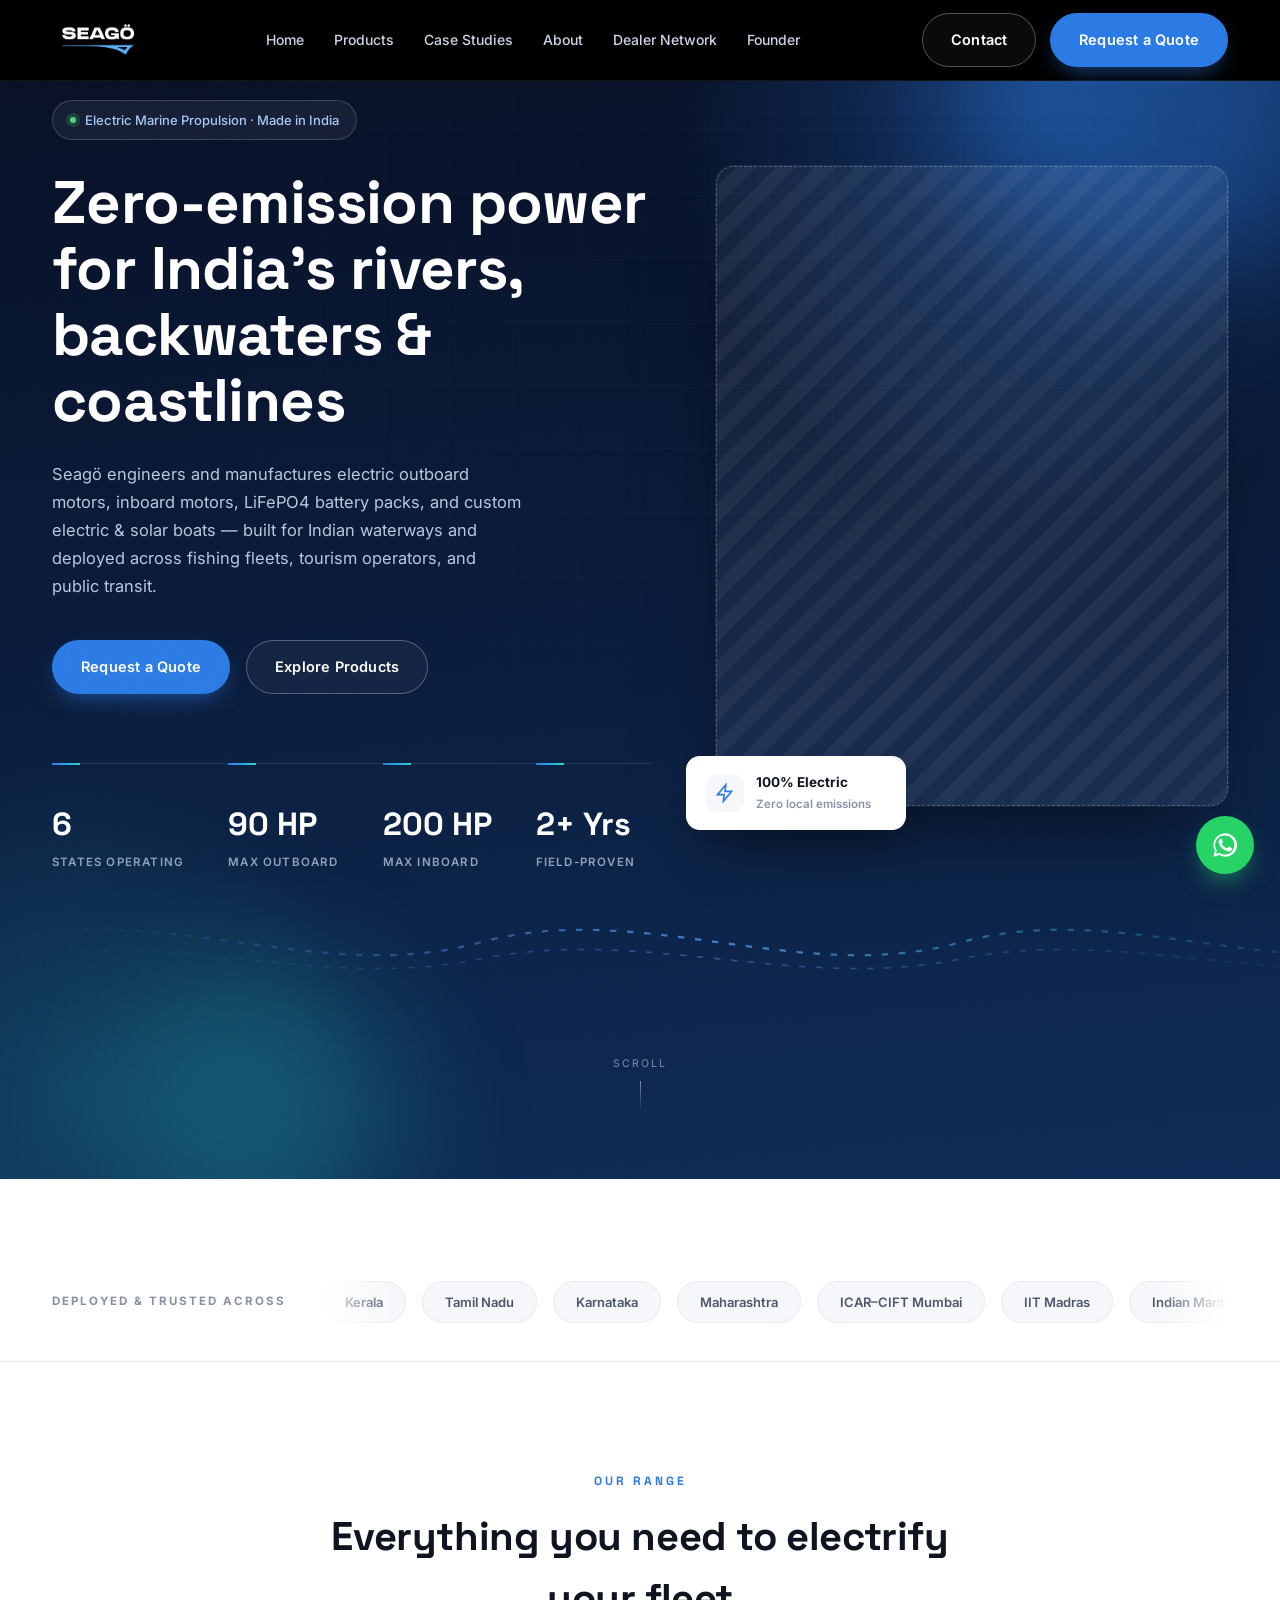
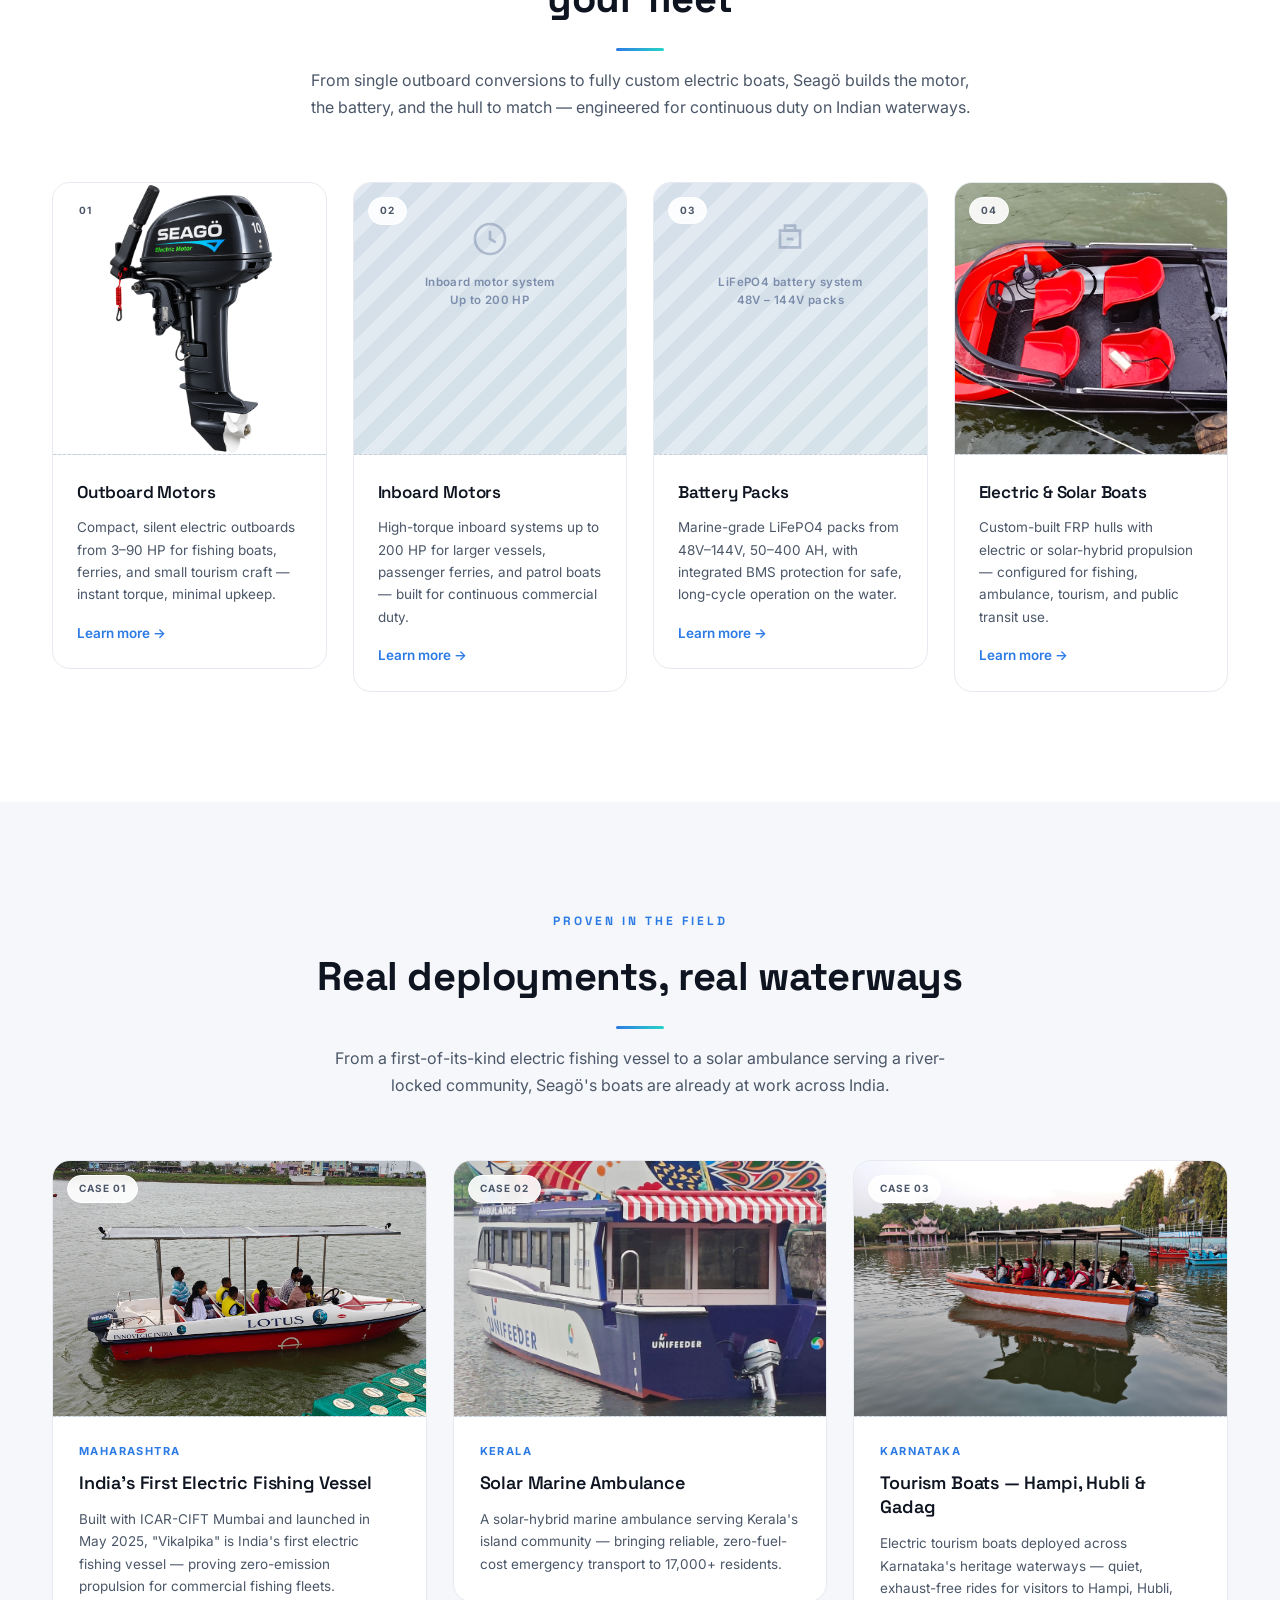
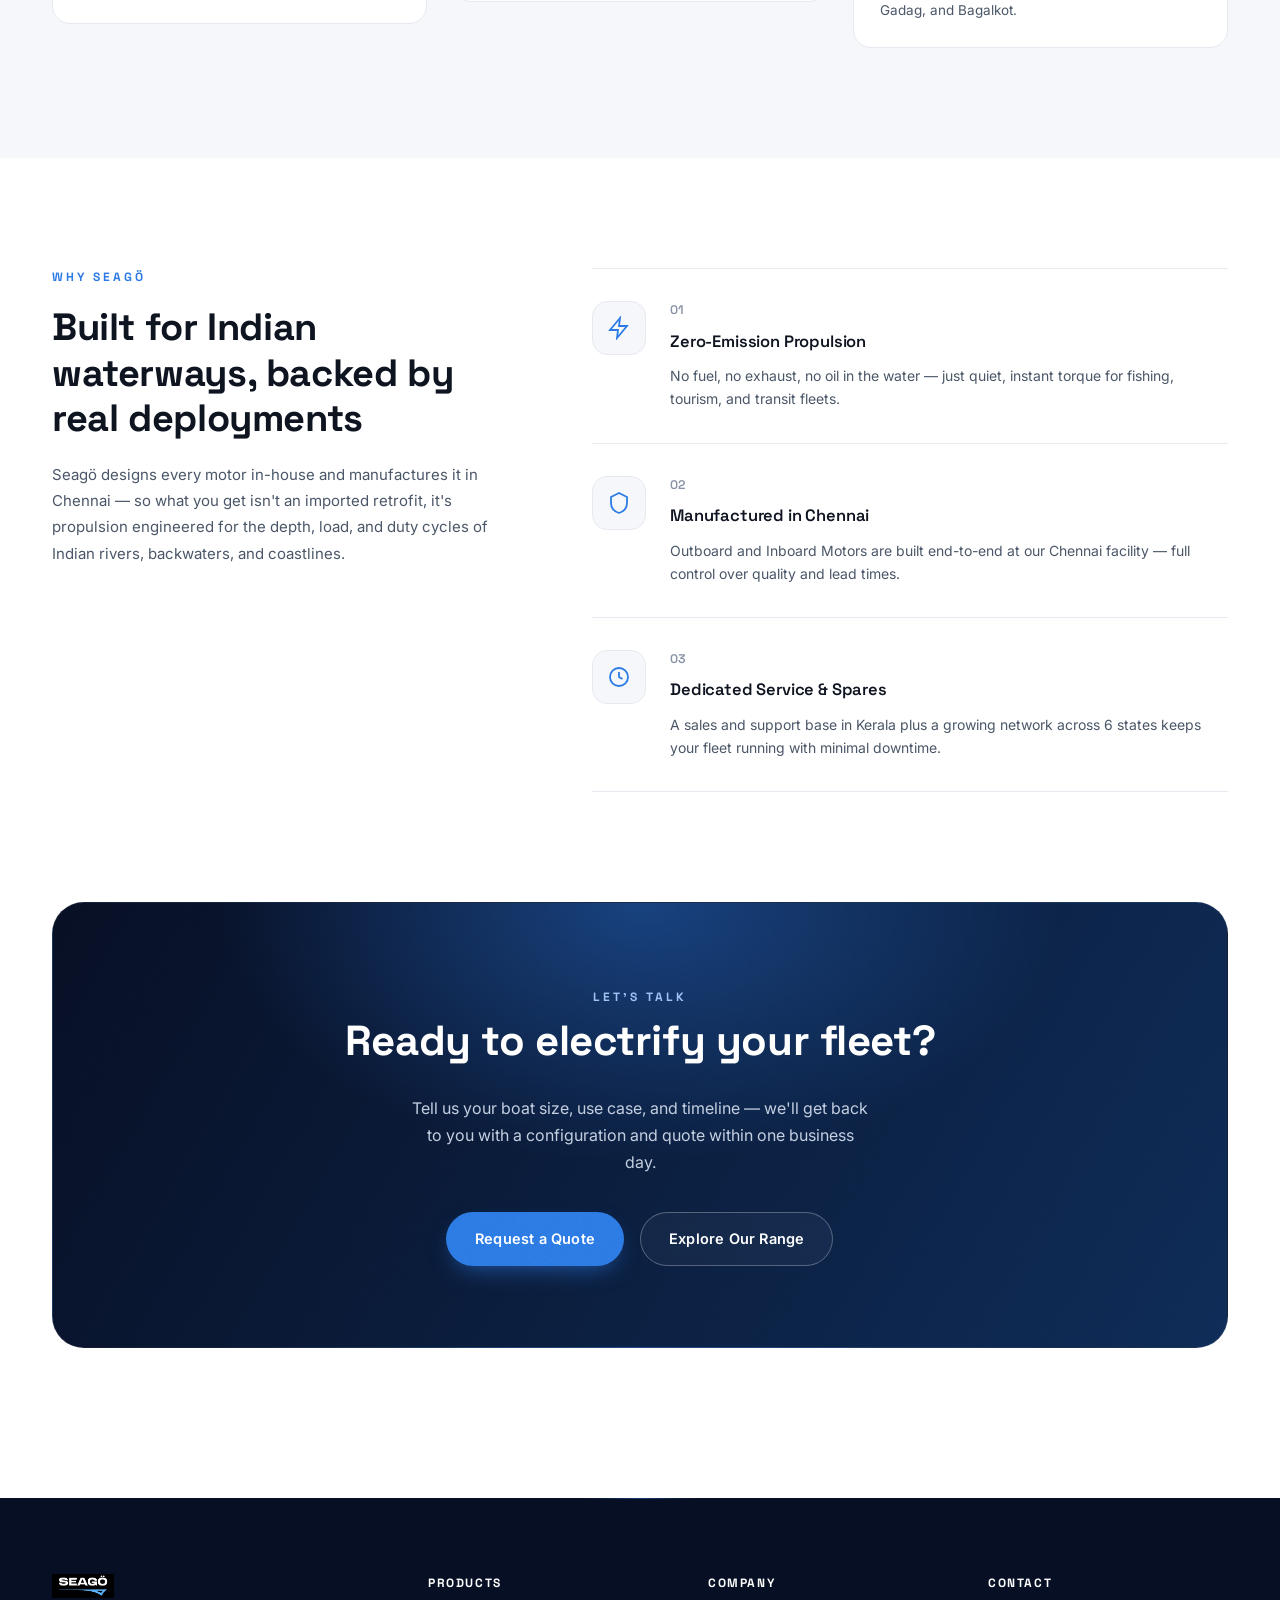
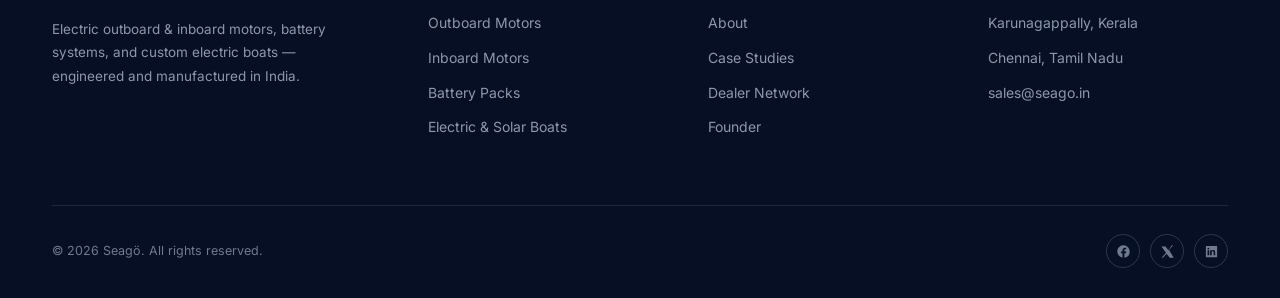
==== index.html @ ded09801 "Initial website implementation" ====
<!DOCTYPE html>
<html lang="en">
<head>
<script>document.documentElement.classList.add('js-ready');</script>
<meta charset="UTF-8">
<meta name="viewport" content="width=device-width, initial-scale=1.0">
<title>Seagö — Electric Outboard &amp; Inboard Motors, Battery Packs &amp; Electric Boats</title>
<meta name="description" content="Seagö designs and manufactures electric outboard motors (3–90 HP), inboard motors (up to 200 HP), LiFePO4 battery packs, and custom electric &amp; solar boats — engineered and manufactured in India, deployed across 6 states.">
<link rel="icon" type="image/svg+xml" href="assets/favicon.svg">
<link rel="preconnect" href="https://fonts.googleapis.com">
<link rel="preconnect" href="https://fonts.gstatic.com" crossorigin>
<link href="https://fonts.googleapis.com/css2?family=Space+Grotesk:wght@500;600;700&family=Inter:wght@400;500;600;700;800&display=swap" rel="stylesheet">
<link rel="stylesheet" href="css/style.css">
<script src="js/main.js" defer></script>
</head>
<body>

<div class="progress" id="progressBar"></div>

<!-- ================= NAV ================= -->
<header class="nav">
  <div class="wrap nav-row">
    <a class="nav-logo" href="#top"><img src="assets/seago-logo.png" alt="Seagö"></a>
    <nav class="nav-links">
      <a href="index.html">Home</a>
      <a href="products.html">Products</a>
      <a href="case-studies.html">Case Studies</a>
      <a href="about.html">About</a>
      <a href="dealer-network.html">Dealer Network</a>
      <a href="founder.html">Founder</a>
    </nav>
    <div class="nav-cta">
      <a class="btn btn-ghost magnetic" href="contact.html">Contact</a>
      <a class="btn btn-primary magnetic" href="contact.html">Request a Quote</a>
      <button class="burger" id="burger" aria-label="Menu"><span></span><span></span><span></span></button>
    </div>
  </div>
</header>

<div class="mobile-menu" id="mobileMenu">
  <a href="index.html">Home</a>
  <a href="products.html">Products</a>
  <a href="case-studies.html">Case Studies</a>
  <a href="about.html">About</a>
  <a href="dealer-network.html">Dealer Network</a>
  <a href="founder.html">Founder</a>
  <a href="contact.html">Contact</a>
  <a class="btn btn-primary" href="contact.html">Request a Quote</a>
</div>

<!-- ================= HERO ================= -->
<section class="hero" id="top">
  <div class="grid-overlay"></div>
  <div class="blob blob-1" data-depth="18"></div>
  <div class="blob blob-2" data-depth="-12"></div>
  <div class="cursor-glow"></div>

  <div class="wrap hero-grid">
    <div class="hero-copy">
      <div class="hero-badge"><span class="dot"></span> Electric Marine Propulsion · Made in India</div>
      <h1 class="hero-title">Zero-emission power for India's rivers, backwaters &amp; coastlines</h1>
      <div class="hero-sub">
        <p>Seagö engineers and manufactures electric outboard motors, inboard motors, LiFePO4 battery packs, and custom electric &amp; solar boats — built for Indian waterways and deployed across fishing fleets, tourism operators, and public transit.</p>
      </div>
      <div class="hero-actions">
        <a class="btn btn-primary magnetic" href="contact.html">Request a Quote</a>
        <a class="btn btn-ghost magnetic" href="products.html">Explore Products</a>
      </div>
      <div class="hero-stats">
        <div class="hero-stat"><b data-count="6" data-suffix="">0</b><span>States Operating</span></div>
        <div class="hero-stat"><b data-count="90" data-suffix=" HP">0</b><span>Max Outboard</span></div>
        <div class="hero-stat"><b data-count="200" data-suffix=" HP">0</b><span>Max Inboard</span></div>
        <div class="hero-stat"><b data-count="2" data-suffix="+ Yrs">0</b><span>Field-Proven</span></div>
      </div>
    </div>
    <div class="hero-visual" data-depth="-8">
      <div class="ph photo-frame">
        <video autoplay muted loop playsinline preload="auto" aria-label="Seagö electric outboard motor in operation">
          <source src="assets/photos/ai-artwork-videoacc3e3fb-0a4f-467d-bd82-8fc7c55db4ec.mp4" type="video/mp4">
        </video>
        
      </div>
      <div class="float-card">
        <div class="ic"><svg viewBox="0 0 24 24" fill="none" stroke="currentColor" stroke-width="2"><path d="M13 2L3 14h8l-1 8 10-12h-8l1-8z"/></svg></div>
        <div>
          <span class="ft-title">100% Electric</span>
          <span class="ft-sub">Zero local emissions</span>
        </div>
      </div>
    </div>
  </div>

  <div class="wave-wrap">
    <svg viewBox="0 0 1200 100" preserveAspectRatio="none">
      <defs>
        <linearGradient id="waveGrad" x1="0" y1="0" x2="1" y2="0">
          <stop offset="0%" stop-color="#2C7BE5" stop-opacity="0"/>
          <stop offset="50%" stop-color="#5FA6FF" stop-opacity="1"/>
          <stop offset="100%" stop-color="#28D4C8" stop-opacity="0"/>
        </linearGradient>
      </defs>
      <path class="wave-path" d="M0,55 C150,15 300,95 450,55 C600,15 750,95 900,55 C1050,15 1200,95 1350,55"/>
      <path class="wave-path p2" d="M0,70 C150,40 300,100 450,70 C600,40 750,100 900,70 C1050,40 1200,100 1350,70"/>
    </svg>
  </div>
  <div class="scroll-cue"><span>Scroll</span><span class="line"></span></div>
</section>

<div class="angle-div">
  <svg viewBox="0 0 1200 64" preserveAspectRatio="none"><polygon points="0,64 1200,0 1200,64" fill="#ffffff"/></svg>
</div>

<!-- ================= TRUST MARQUEE ================= -->
<section class="trust">
  <div class="wrap trust-row">
    <span class="trust-label">Deployed &amp; Trusted Across</span>
    <div class="marquee">
      <div class="marquee-track trust-logos">
        <div class="trust-chip">Kerala</div>
        <div class="trust-chip">Tamil Nadu</div>
        <div class="trust-chip">Karnataka</div>
        <div class="trust-chip">Maharashtra</div>
        <div class="trust-chip">ICAR&#8211;CIFT Mumbai</div>
        <div class="trust-chip">IIT Madras</div>
        <div class="trust-chip">Indian Maritime University</div>
        <div class="trust-chip">Kerala</div>
        <div class="trust-chip">Tamil Nadu</div>
        <div class="trust-chip">Karnataka</div>
        <div class="trust-chip">Maharashtra</div>
        <div class="trust-chip">ICAR&#8211;CIFT Mumbai</div>
        <div class="trust-chip">IIT Madras</div>
        <div class="trust-chip">Indian Maritime University</div>
      </div>
    </div>
  </div>
</section>

<!-- ================= PRODUCT RANGE ================= -->
<section class="section" id="products">
  <div class="wrap">
    <div class="section-head reveal">
      <span class="eyebrow">Our Range</span>
      <h2>Everything you need to electrify your fleet</h2>
      <p>From single outboard conversions to fully custom electric boats, Seagö builds the motor, the battery, and the hull to match — engineered for continuous duty on Indian waterways.</p>
    </div>
    <div class="grid-4" data-stagger>
      <div class="tilt reveal">
        <div class="card">
          <div class="ph photo-frame"><img class="outboard-image" src="assets/photos/Outboard%20Motors.png" alt="Seagö electric outboard motors"><span class="ph__chip">01</span></div>
          <div class="card-body">
            <h3>Outboard Motors</h3>
            <p>Compact, silent electric outboards from 3–90 HP for fishing boats, ferries, and small tourism craft — instant torque, minimal upkeep.</p>
            <a class="card-link" href="products.html">Learn more →</a>
          </div>
        </div>
      </div>
      <div class="tilt reveal">
        <div class="card">
          <div class="ph"><span class="ph__chip">02</span><div class="ph__inner"><svg viewBox="0 0 24 24" fill="none" stroke="currentColor" stroke-width="1.6"><circle cx="12" cy="12" r="9"/><path d="M12 7v5l3.5 2"/></svg><span>Inboard motor system<br>Up to 200 HP</span></div></div>
          <div class="card-body">
            <h3>Inboard Motors</h3>
            <p>High-torque inboard systems up to 200 HP for larger vessels, passenger ferries, and patrol boats — built for continuous commercial duty.</p>
            <a class="card-link" href="products.html">Learn more →</a>
          </div>
        </div>
      </div>
      <div class="tilt reveal">
        <div class="card">
          <div class="ph"><span class="ph__chip">03</span><div class="ph__inner"><svg viewBox="0 0 24 24" fill="none" stroke="currentColor" stroke-width="1.6"><path d="M6 7h12v10H6z"/><path d="M9 4h6v3H9z"/><path d="M10 12h4"/></svg><span>LiFePO4 battery system<br>48V – 144V packs</span></div></div>
          <div class="card-body">
            <h3>Battery Packs</h3>
            <p>Marine-grade LiFePO4 packs from 48V–144V, 50–400 AH, with integrated BMS protection for safe, long-cycle operation on the water.</p>
            <a class="card-link" href="products.html">Learn more →</a>
          </div>
        </div>
      </div>
      <div class="tilt reveal">
        <div class="card">
          <div class="ph photo-frame"><img src="assets/photos/seago-electric-boat.jpg" alt="Seagö electric boat on the water"><span class="ph__chip">04</span></div>
          <div class="card-body">
            <h3>Electric &amp; Solar Boats</h3>
            <p>Custom-built FRP hulls with electric or solar-hybrid propulsion — configured for fishing, ambulance, tourism, and public transit use.</p>
            <a class="card-link" href="products.html">Learn more →</a>
          </div>
        </div>
      </div>
    </div>
  </div>
</section>

<!-- ================= CASE STUDIES ================= -->
<section class="section soft" id="case-studies">
  <div class="wrap">
    <div class="section-head reveal">
      <span class="eyebrow">Proven in the Field</span>
      <h2>Real deployments, real waterways</h2>
      <p>From a first-of-its-kind electric fishing vessel to a solar ambulance serving a river-locked community, Seagö's boats are already at work across India.</p>
    </div>
    <div class="grid-3" data-stagger>
      <div class="tilt reveal">
        <div class="case-card">
          <div class="ph photo-frame"><img src="assets/photos/case-deployment-boat.jpg" alt="Seagö Vikalpika electric fishing vessel"><span class="ph__chip">Case 01</span></div>
          <div class="case-body">
            <span class="case-tag">Maharashtra</span>
            <h3>India's First Electric Fishing Vessel</h3>
            <p>Built with ICAR-CIFT Mumbai and launched in May 2025, "Vikalpika" is India's first electric fishing vessel — proving zero-emission propulsion for commercial fishing fleets.</p>
          </div>
        </div>
      </div>
      <div class="tilt reveal">
        <div class="case-card">
          <div class="ph photo-frame"><img src="assets/photos/kadamakkudy-ambulance.jpg" alt="Kadamakkudy solar marine ambulance"><span class="ph__chip">Case 02</span></div>
          <div class="case-body">
            <span class="case-tag">Kerala</span>
            <h3>Solar Marine Ambulance</h3>
            <p>A solar-hybrid marine ambulance serving Kerala's island community — bringing reliable, zero-fuel-cost emergency transport to 17,000+ residents.</p>
          </div>
        </div>
      </div>
      <div class="tilt reveal">
        <div class="case-card">
          <div class="ph photo-frame"><img src="assets/photos/seago-tourism-boat.jpg" alt="Seagö electric tourism boat in service"><span class="ph__chip">Case 03</span></div>
          <div class="case-body">
            <span class="case-tag">Karnataka</span>
            <h3>Tourism Boats — Hampi, Hubli &amp; Gadag</h3>
            <p>Electric tourism boats deployed across Karnataka's heritage waterways — quiet, exhaust-free rides for visitors to Hampi, Hubli, Gadag, and Bagalkot.</p>
          </div>
        </div>
      </div>
    </div>
  </div>
</section>

<!-- ================= WHY SEAGO (editorial split) ================= -->
<section class="section" id="about">
  <div class="wrap why-grid">
    <div class="why-left reveal">
      <span class="eyebrow">Why Seagö</span>
      <h2 class="why-title">Built for Indian waterways, backed by real deployments</h2>
      <p>Seagö designs every motor in-house and manufactures it in Chennai — so what you get isn't an imported retrofit, it's propulsion engineered for the depth, load, and duty cycles of Indian rivers, backwaters, and coastlines.</p>
    </div>
    <div class="feat-list" data-stagger>
      <div class="feat-row reveal">
        <div class="ic"><svg viewBox="0 0 24 24" fill="none" stroke="currentColor" stroke-width="1.8"><path d="M13 2L3 14h8l-1 8 10-12h-8l1-8z"/></svg></div>
        <div class="ft-body">
          <span class="idx">01</span>
          <h4>Zero-Emission Propulsion</h4>
          <p>No fuel, no exhaust, no oil in the water — just quiet, instant torque for fishing, tourism, and transit fleets.</p>
        </div>
      </div>
      <div class="feat-row reveal">
        <div class="ic"><svg viewBox="0 0 24 24" fill="none" stroke="currentColor" stroke-width="1.8"><path d="M12 2l8 4v6c0 5-3.4 8.5-8 10-4.6-1.5-8-5-8-10V6l8-4z"/></svg></div>
        <div class="ft-body">
          <span class="idx">02</span>
          <h4>Manufactured in Chennai</h4>
          <p>Outboard and Inboard Motors are built end-to-end at our Chennai facility — full control over quality and lead times.</p>
        </div>
      </div>
      <div class="feat-row reveal">
        <div class="ic"><svg viewBox="0 0 24 24" fill="none" stroke="currentColor" stroke-width="1.8"><circle cx="12" cy="12" r="9"/><path d="M12 7v5l3.5 2"/></svg></div>
        <div class="ft-body">
          <span class="idx">03</span>
          <h4>Dedicated Service &amp; Spares</h4>
          <p>A sales and support base in Kerala plus a growing network across 6 states keeps your fleet running with minimal downtime.</p>
        </div>
      </div>
    </div>
  </div>
</section>

<!-- ================= CTA ================= -->
<section class="section" style="padding-top:0;">
  <div class="wrap">
    <div class="cta reveal">
      <div class="cta-inner">
        <span class="eyebrow" style="color:#9FC1F5;">Let's Talk</span>
        <h2 class="cta-title">Ready to electrify your fleet?</h2>
        <p class="cta-text">Tell us your boat size, use case, and timeline — we'll get back to you with a configuration and quote within one business day.</p>
        <div class="cta-actions">
          <a class="btn btn-primary magnetic" href="contact.html">Request a Quote</a>
          <a class="btn btn-ghost magnetic" href="products.html">Explore Our Range</a>
        </div>
      </div>
    </div>
  </div>
</section>

<!-- ================= FOOTER ================= -->
<footer>
  <div class="wrap">
    <div class="footer-grid">
      <div>
        <div class="footer-logo"><img src="assets/seago-logo.png" alt="Seagö"></div>
        <p>Electric outboard &amp; inboard motors, battery systems, and custom electric boats — engineered and manufactured in India.</p>
      </div>
      <div class="footer-col">
        <h5>Products</h5>
        <a href="products.html">Outboard Motors</a>
        <a href="products.html">Inboard Motors</a>
        <a href="products.html">Battery Packs</a>
        <a href="products.html">Electric &amp; Solar Boats</a>
      </div>
      <div class="footer-col">
        <h5>Company</h5>
        <a href="about.html">About</a>
        <a href="case-studies.html">Case Studies</a>
        <a href="dealer-network.html">Dealer Network</a>
        <a href="founder.html">Founder</a>
      </div>
      <div class="footer-col">
        <h5>Contact</h5>
        <a href="contact.html">Karunagappally, Kerala</a>
        <a href="contact.html">Chennai, Tamil Nadu</a>
        <a href="mailto:sales@seago.in">sales@seago.in</a>
      </div>
    </div>
    <div class="footer-bottom">
      <span>© 2026 Seagö. All rights reserved.</span>
      <div class="footer-social">
        <a href="#"><svg viewBox="0 0 24 24" fill="currentColor"><path d="M22 12a10 10 0 1 0-11.6 9.9v-7H7.9V12h2.5V9.8c0-2.5 1.5-3.9 3.8-3.9 1.1 0 2.2.2 2.2.2v2.4h-1.3c-1.2 0-1.6.8-1.6 1.6V12h2.8l-.4 2.9h-2.4v7A10 10 0 0 0 22 12z"/></svg></a>
        <a href="#"><svg viewBox="0 0 24 24" fill="currentColor"><path d="M18.9 2H21l-6.6 7.5L22 22h-6.5l-5-6.6L4.7 22H2.6l7-8-7.3-9.9h6.6l4.5 6z"/></svg></a>
        <a href="#"><svg viewBox="0 0 24 24" fill="currentColor"><path d="M20.4 3H3.6A.6.6 0 0 0 3 3.6v16.8a.6.6 0 0 0 .6.6h16.8a.6.6 0 0 0 .6-.6V3.6a.6.6 0 0 0-.6-.6zM8.3 18.1H5.7V9.9h2.6v8.2zM7 8.8a1.5 1.5 0 1 1 0-3 1.5 1.5 0 0 1 0 3zm11.1 9.3h-2.6v-4.3c0-1 0-2.4-1.5-2.4s-1.7 1.1-1.7 2.3v4.4H9.7V9.9h2.5v1.1a2.7 2.7 0 0 1 2.5-1.4c2.6 0 3.1 1.7 3.1 4v4.5z"/></svg></a>
      </div>
    </div>
  </div>
</footer>

<!-- ================= WHATSAPP FLOAT ================= -->
<a class="wa-float" href="https://wa.me/918606366633?text=Hi%20Seag%C3%B6%2C%20I%27d%20like%20to%20know%20more%20about%20your%20electric%20marine%20products." target="_blank" rel="noopener" aria-label="Chat on WhatsApp">
  <span class="wa-tip">Chat with us</span>
  <svg viewBox="0 0 24 24"><path d="M17.5 14.4c-.3-.1-1.7-.9-2-1-.3-.1-.5-.1-.6.1-.2.3-.7 1-.9 1.2-.2.2-.3.2-.6.1-.3-.1-1.3-.5-2.4-1.5-.9-.8-1.5-1.8-1.7-2.1-.2-.3 0-.5.1-.6.1-.1.3-.3.4-.5.1-.1.2-.3.3-.4.1-.2 0-.4 0-.5 0-.1-.6-1.5-.8-2-.2-.5-.4-.5-.6-.5h-.5c-.2 0-.5.1-.7.3-.3.3-1 1-1 2.4s1 2.8 1.1 3c.1.2 2 3.1 4.9 4.3.7.3 1.2.5 1.7.6.7.2 1.3.2 1.8.1.5-.1 1.7-.7 2-1.4.2-.6.2-1.2.2-1.3-.1-.1-.3-.2-.6-.3z"/><path d="M12 2a10 10 0 0 0-8.6 15L2 22l5.2-1.4A10 10 0 1 0 12 2zm0 18.2c-1.6 0-3.1-.4-4.4-1.2l-.3-.2-3.1.8.8-3-.2-.3A8.2 8.2 0 1 1 12 20.2z"/></svg>
</a>

</body>
</html>
---- css/style.css ----
/* =====================================================================
   Seagö — Homepage v1
   Design tokens
   ===================================================================== */
:root{
  --navy:#070F24;
  --navy-2:#0B1D3D;
  --navy-3:#0E2C57;
  --blue:#2C7BE5;
  --blue-2:#5FA6FF;
  --cyan:#28D4C8;
  --ink:#0E1420;
  --slate:#4B5768;
  --muted:#8892A4;
  --line:#E6E9EF;
  --bg-soft:#F5F7FA;
  --ph-a:#E9EDF2;
  --ph-b:#DCE3EA;
  --radius:18px;
  --maxw:1240px;
}
*{box-sizing:border-box; margin:0; padding:0;}
html{scroll-behavior:smooth;}
body{
  font-family:'Inter',-apple-system,BlinkMacSystemFont,'Segoe UI',sans-serif;
  color:var(--ink);
  background:#fff;
  -webkit-font-smoothing:antialiased;
  line-height:1.55;
  overflow-x:hidden;
}
h1,h2,h3,h4,.disp{ font-family:'Space Grotesk',sans-serif; letter-spacing:-0.01em; }
img{max-width:100%; display:block;}
a{text-decoration:none; color:inherit;}
.wrap{max-width:var(--maxw); margin:0 auto; padding:0 32px;}
.eyebrow{ font-size:12px; font-weight:700; letter-spacing:3px; text-transform:uppercase; font-family:'Space Grotesk',sans-serif;}

/* ---------- buttons ---------- */
.btn{
  display:inline-flex; align-items:center; gap:9px;
  padding:15px 28px; border-radius:999px; font-weight:600; font-size:14.5px;
  letter-spacing:.2px; border:1px solid transparent; cursor:pointer;
  transition:transform .35s cubic-bezier(.2,.8,.2,1), background .25s, border-color .25s, box-shadow .35s;
  white-space:nowrap; position:relative;
}
.btn-primary{ background:var(--blue); color:#fff; box-shadow:0 10px 24px -10px rgba(44,123,229,.7); }
.btn-primary:hover{ background:#1f68cc; box-shadow:0 16px 36px -6px rgba(44,123,229,.9); transform:translateY(-1px); }
.btn-ghost{ background:rgba(255,255,255,.04); color:#fff; border-color:rgba(255,255,255,.28); -webkit-backdrop-filter:blur(6px); backdrop-filter:blur(6px); }
.btn-ghost:hover{ border-color:#fff; background:rgba(255,255,255,.1); }
.btn-outline{ background:transparent; color:var(--navy); border-color:var(--line); }
.btn-outline:hover{ border-color:var(--navy); }
.magnetic{ will-change:transform; }

/* ---------- skeleton placeholders (empty headers / copy) ---------- */
.skel{
  display:block; border-radius:8px;
  background:linear-gradient(90deg, var(--ph-a) 25%, var(--ph-b) 42%, var(--ph-a) 58%);
  background-size:300% 100%;
  animation:shimmer 2.6s ease-in-out infinite;
}
.skel.light{ background:linear-gradient(90deg, rgba(255,255,255,.13) 25%, rgba(255,255,255,.28) 42%, rgba(255,255,255,.13) 58%); background-size:300% 100%; }
@keyframes shimmer{ 0%{background-position:200% 0;} 100%{background-position:-200% 0;} }

/* ---------- image placeholders ---------- */
.photo-frame{ display:block; border-style:solid; border-width:0; background:#0B1D3D; }
.photo-frame img, .photo-frame video{ width:100%; height:100%; object-fit:cover; object-position:center; }
.photo-frame img.outboard-image{ object-fit:contain; background:#fff; }
.case-gallery{ position:relative; }
.case-gallery img{ position:absolute; inset:0; opacity:0; transition:opacity .8s ease; }
.case-gallery img.is-active{ opacity:1; }
.ph{
  position:relative; border-radius:var(--radius); overflow:hidden;
  background:repeating-linear-gradient(135deg, var(--ph-a), var(--ph-a) 14px, var(--ph-b) 14px, var(--ph-b) 28px);
  border:1.5px dashed #C7CFDA;
  display:flex; align-items:center; justify-content:center;
  transition:border-color .3s;
}
.card:hover .ph, .case-card:hover .ph{ border-color:var(--blue-2); }
.ph__chip{
  position:absolute; top:14px; left:14px; background:rgba(255,255,255,.9); -webkit-backdrop-filter:blur(4px); backdrop-filter:blur(4px);
  border-radius:999px; padding:5px 11px; font-size:10px; font-weight:700; letter-spacing:1px; text-transform:uppercase;
  color:var(--slate); border:1px solid #fff;
}
.ph__inner{
  display:flex; flex-direction:column; align-items:center; gap:14px;
  text-align:center; padding:36px 22px; color:#7C8CAB;
  background:linear-gradient(145deg, rgba(44,123,229,.04), rgba(40,212,200,.04));
  width:100%; height:100%;
}
.ph__inner svg{ width:40px; height:40px; opacity:.5; }
.ph__inner span{ font-size:11.5px; font-weight:600; letter-spacing:.4px; line-height:1.6; max-width:230px; }

/* ---------- scroll progress ---------- */
.progress{ position:fixed; top:0; left:0; height:3px; width:0%; background:linear-gradient(90deg,var(--blue),var(--cyan)); z-index:80; transition:width .1s linear; }

/* ---------- cursor glow (desktop hero only) ---------- */
.cursor-glow{
  position:absolute; width:420px; height:420px; border-radius:50%; pointer-events:none;
  background:radial-gradient(circle, rgba(95,166,255,.16), transparent 70%);
  transform:translate(-50%,-50%); left:50%; top:40%; opacity:0; transition:opacity .4s; will-change:transform;
}
.hero:hover .cursor-glow{ opacity:1; }

/* ================= NAV ================= */
header.nav{
  position:fixed; top:0; left:0; width:100%; z-index:60;
  background:#000;
  border-bottom:1px solid rgba(255,255,255,.08); transition:box-shadow .3s;
}
.nav-row{ display:flex; align-items:center; justify-content:space-between; height:80px; }
.nav-logo img{ height:36px; width:auto; }
.nav-links{ display:flex; align-items:center; gap:30px; }
.nav-links a{ color:#CBD5E5; font-size:14px; font-weight:500; transition:color .2s; position:relative; }
.nav-links a::after{ content:''; position:absolute; left:0; bottom:-6px; width:0; height:1.5px; background:var(--blue-2); transition:width .25s; }
.nav-links a:hover{ color:#fff; }
.nav-links a:hover::after{ width:100%; }
.nav-cta{ display:flex; align-items:center; gap:14px; }
.burger{ display:none; width:42px; height:42px; border-radius:10px; border:1px solid rgba(255,255,255,.2); background:rgba(255,255,255,.04); align-items:center; justify-content:center; flex-direction:column; gap:4px; cursor:pointer; }
.burger span{ width:18px; height:1.6px; background:#fff; display:block; transition:transform .3s, opacity .3s; }
.burger.open span:nth-child(1){ transform:translateY(5.6px) rotate(45deg); }
.burger.open span:nth-child(2){ opacity:0; }
.burger.open span:nth-child(3){ transform:translateY(-5.6px) rotate(-45deg); }

.mobile-menu{
  position:fixed; inset:80px 0 0 0; background:rgba(7,15,36,.98); -webkit-backdrop-filter:blur(10px); backdrop-filter:blur(10px);
  z-index:55; display:flex; flex-direction:column; padding:36px 28px; gap:6px;
  transform:translateY(-12px); opacity:0; pointer-events:none; transition:opacity .28s, transform .28s;
  overflow-y:auto;
}
.mobile-menu.open{ opacity:1; transform:translateY(0); pointer-events:auto; }
.mobile-menu a{ color:#fff; font-size:21px; font-weight:600; padding:13px 4px; border-bottom:1px solid rgba(255,255,255,.08); font-family:'Space Grotesk',sans-serif; }
.mobile-menu .btn{ margin-top:22px; align-self:flex-start; }

/* ================= HERO ================= */
.hero{
  position:relative; overflow:hidden;
  padding:100px 0 70px;
  background:
    radial-gradient(48% 60% at 82% 8%, rgba(44,123,229,.34), transparent 62%),
    radial-gradient(38% 46% at 6% 92%, rgba(40,212,200,.16), transparent 60%),
    linear-gradient(175deg, var(--navy) 0%, var(--navy-2) 55%, var(--navy-3) 100%);
}
.hero::after{ content:''; position:absolute; inset:0; background-image:url('../assets/grain.png'); background-size:180px 180px; mix-blend-mode:overlay; opacity:.5; pointer-events:none; }
.blob{ position:absolute; border-radius:50%; filter:blur(60px); pointer-events:none; will-change:transform; }
.blob-1{ width:420px; height:420px; background:rgba(44,123,229,.35); top:-140px; right:-90px; }
.blob-2{ width:280px; height:280px; background:rgba(40,212,200,.22); bottom:-60px; left:10%; }
.grid-overlay{
  position:absolute; inset:0; pointer-events:none; opacity:.35;
  background-image:
    linear-gradient(rgba(255,255,255,.05) 1px, transparent 1px),
    linear-gradient(90deg, rgba(255,255,255,.05) 1px, transparent 1px);
  background-size:64px 64px;
  -webkit-mask-image:radial-gradient(70% 60% at 60% 20%, #000 30%, transparent 78%);
  mask-image:radial-gradient(70% 60% at 60% 20%, #000 30%, transparent 78%);
}
.hero-grid{
  position:relative; display:grid; grid-template-columns:1.08fr .92fr; gap:64px; align-items:center;
}
.hero-badge{
  display:inline-flex; align-items:center; gap:9px;
  background:rgba(255,255,255,.06); border:1px solid rgba(255,255,255,.16);
  padding:9px 17px; border-radius:999px; color:#A9C6F5; margin-bottom:30px; font-size:13px; font-weight:500;
}
.hero-badge .dot{ width:6px; height:6px; border-radius:50%; background:#4CD97B; box-shadow:0 0 0 4px rgba(76,217,123,.18); }
.hero-title{ font-family:'Space Grotesk',sans-serif; font-weight:700; font-size:clamp(38px,5.6vw,60px); line-height:1.1; color:#fff; letter-spacing:-0.01em; max-width:640px; }
.hero-sub{ margin-top:26px; margin-bottom:40px; max-width:470px; }
.hero-sub p{ color:#B9C6DE; font-size:16.5px; line-height:1.7; }
.hero-actions{ display:flex; gap:16px; flex-wrap:wrap; }
.hero-stats{ display:flex; gap:44px; margin-top:68px; flex-wrap:wrap; }
.hero-stat b{ display:block; font-size:32px; font-weight:700; color:#fff; font-family:'Space Grotesk',sans-serif; }
.hero-stat span{ display:block; font-size:11.5px; color:#8FA0BC; font-weight:600; letter-spacing:1.2px; text-transform:uppercase; margin-top:5px; }
/* ---------- coming soon (stub pages) ---------- */
.soon{ min-height:calc(100vh - 80px); display:flex; align-items:center; padding:80px 0; }
.soon-wrap{ position:relative; text-align:center; max-width:640px; margin:0 auto; }
.soon-icon{ width:60px; height:60px; border-radius:18px; background:rgba(255,255,255,.06); border:1px solid rgba(255,255,255,.16); display:flex; align-items:center; justify-content:center; margin:0 auto 30px; }
.soon-icon svg{ width:26px; height:26px; color:#5FA6FF; }
.soon-title{ font-family:'Space Grotesk',sans-serif; font-size:clamp(38px,6vw,60px); color:#fff; font-weight:700; margin:8px 0 20px; letter-spacing:-0.01em; }
.soon-text{ color:#AEBBD1; font-size:16px; line-height:1.75; max-width:480px; margin:0 auto 40px; }
.soon .hero-actions{ justify-content:center; }
.soon .hero-badge{ margin-bottom:26px; }

.hero-visual{ position:relative; }
.hero-visual .photo-frame{ height:100%; }
.hero-visual .ph{ aspect-ratio:4/5; background:repeating-linear-gradient(135deg, rgba(255,255,255,.05), rgba(255,255,255,.05) 14px, rgba(255,255,255,.09) 14px, rgba(255,255,255,.09) 28px); border-color:rgba(255,255,255,.22); box-shadow:0 40px 80px -30px rgba(0,0,0,.6); }
.hero-visual .ph__inner{ color:#C3CEE0; }
.hero-visual .float-card{
  position:absolute; left:-30px; bottom:-24px; background:#fff; border-radius:14px;
  padding:16px 20px; box-shadow:0 24px 46px -14px rgba(0,0,0,.4); display:flex; align-items:center; gap:12px;
  width:220px;
}
.hero-visual .float-card .ic{ width:38px; height:38px; border-radius:10px; background:var(--bg-soft); display:flex; align-items:center; justify-content:center; flex:none; }
.hero-visual .float-card .ic svg{ width:20px; height:20px; color:var(--blue); }
.float-card .ft-title{ display:block; font-size:13.5px; font-weight:700; color:var(--ink); margin-bottom:3px; }
.float-card .ft-sub{ display:block; font-size:11.5px; color:var(--muted); font-weight:600; }
.scroll-cue{ position:relative; margin:64px auto 0; display:flex; flex-direction:column; align-items:center; gap:8px; color:#7C8CAB; font-size:10.5px; letter-spacing:2px; text-transform:uppercase; }
.scroll-cue .line{ width:1px; height:30px; background:linear-gradient(#7C8CAB, transparent); animation:cueMove 1.8s ease-in-out infinite; }
@keyframes cueMove{ 0%{ transform:scaleY(0); transform-origin:top; } 50%{ transform:scaleY(1); transform-origin:top; } 51%{ transform-origin:bottom; } 100%{ transform:scaleY(0); transform-origin:bottom; } }

/* ---------- animated wave motif (marine identity) ---------- */
.wave-wrap{ position:relative; height:110px; margin-top:10px; }
.wave-wrap svg{ position:absolute; inset:0; width:100%; height:100%; }
.wave-path{ stroke:url(#waveGrad); stroke-width:2; fill:none; stroke-dasharray:6 10; animation:waveFlow 5s linear infinite; opacity:.7; }
.wave-path.p2{ stroke-width:1.4; opacity:.4; animation-duration:7s; animation-direction:reverse; }
@keyframes waveFlow{ to{ stroke-dashoffset:-160; } }

.angle-div{ position:relative; height:64px; background:#fff; margin-top:-2px; }
.angle-div svg{ position:absolute; bottom:0; left:0; width:100%; height:100%; }

/* ================= TRUST MARQUEE ================= */
.trust{ padding:38px 0; border-bottom:1px solid var(--line); overflow:hidden; }
.trust-row{ display:flex; align-items:center; gap:36px; }
.trust-label{ font-size:11.5px; font-weight:700; letter-spacing:2px; color:var(--muted); text-transform:uppercase; white-space:nowrap; flex:none; }
.marquee{ overflow:hidden; flex:1; -webkit-mask-image:linear-gradient(90deg, transparent, #000 8%, #000 92%, transparent); mask-image:linear-gradient(90deg, transparent, #000 8%, #000 92%, transparent); }
.marquee-track{ display:flex; gap:16px; width:max-content; animation:scrollX 22s linear infinite; }
.marquee:hover .marquee-track{ animation-play-state:paused; }
@keyframes scrollX{ from{ transform:translateX(0);} to{ transform:translateX(-50%);} }
.trust-chip{
  flex:none; padding:10px 22px; border-radius:999px; background:var(--bg-soft); border:1px solid var(--line);
  font-size:13px; font-weight:600; color:var(--slate); white-space:nowrap;
  transition:background .25s, border-color .25s, color .25s;
}
.trust-chip:hover{ background:#EAF2FF; border-color:var(--blue-2); color:var(--blue); }

/* ================= SECTION ================= */
.section{ padding:110px 0; position:relative; }
.section-cta{ padding-top:0; }
.eyebrow-light{ color:#9FC1F5; }
.section.soft{ background:var(--bg-soft); }
.section-head{ max-width:660px; margin:0 auto 60px; text-align:center; }
.section-head .eyebrow{ color:var(--blue); display:block; margin-bottom:16px; }
.section-head h2{ font-family:'Space Grotesk',sans-serif; font-size:clamp(28px,3.6vw,40px); font-weight:700; letter-spacing:-0.01em; margin-bottom:16px; }
.section-head p{ font-size:16px; color:var(--slate); line-height:1.7; }

/* ================= PRODUCT GRID (with 3D tilt) ================= */
.grid-4{ display:grid; grid-template-columns:repeat(4,1fr); gap:26px; }
.tilt{ perspective:900px; }
.card{
  background:#fff; border:1px solid var(--line); border-radius:var(--radius);
  overflow:hidden; transition:transform .4s cubic-bezier(.2,.8,.2,1), box-shadow .4s, border-color .3s;
  transform-style:preserve-3d;
}
.card:hover{ box-shadow:0 28px 50px -22px rgba(44,123,229,.18), 0 8px 20px -8px rgba(10,25,50,.1); border-color:rgba(44,123,229,.2); }
.card .ph{ aspect-ratio:1/1; border-radius:0; border-width:0 0 1px 0; }
.card-body{ padding:24px; }
.card-body h3{ font-size:17px; font-weight:600; margin-bottom:11px; }
.card-body p{ font-size:13.5px; color:var(--slate); line-height:1.65; }
.card-link{ margin-top:17px; display:inline-flex; align-items:center; gap:6px; font-size:13.5px; font-weight:600; color:var(--blue); transition:gap .25s, color .2s; }
.card-link:hover{ gap:12px; color:#1f68cc; }

/* ================= CASE STUDIES ================= */
.grid-3{ display:grid; grid-template-columns:repeat(3,1fr); gap:26px; }
.case-card{ border-radius:var(--radius); overflow:hidden; border:1px solid var(--line); background:#fff; transition:transform .4s cubic-bezier(.2,.8,.2,1), box-shadow .4s, border-color .3s; transform-style:preserve-3d; }
.case-card:hover{ box-shadow:0 28px 50px -22px rgba(44,123,229,.16), 0 8px 20px -8px rgba(10,25,50,.08); border-color:rgba(44,123,229,.2); }
.case-card .ph{ aspect-ratio:16/11; border-radius:0; border-width:0 0 1px 0; }
.case-body{ padding:26px; }
.case-tag{ font-size:11px; font-weight:700; letter-spacing:1.4px; text-transform:uppercase; color:var(--blue); margin-bottom:11px; display:block;}
.case-body h3{ font-size:18px; font-weight:600; margin-bottom:13px; line-height:1.35; }
.case-body p{ font-size:13.5px; color:var(--slate); line-height:1.65; }

/* ================= WHY (editorial split) ================= */
.why-grid{ display:grid; grid-template-columns:.85fr 1.15fr; gap:70px; align-items:start; }
.why-left{ position:sticky; top:110px; }
.why-left .eyebrow{ color:var(--blue); display:block; margin-bottom:18px; }
.why-title{ font-family:'Space Grotesk',sans-serif; font-size:clamp(28px,3.2vw,38px); font-weight:700; letter-spacing:-0.01em; line-height:1.2; margin-bottom:20px; }
.why-left p{ font-size:15px; color:var(--slate); line-height:1.75; }
.feat-list{ display:flex; flex-direction:column; }
.feat-row{ display:flex; gap:24px; padding:32px 0; border-top:1px solid var(--line); transition:padding-left .3s; }
.feat-row:hover{ padding-left:8px; }
.feat-row:last-child{ border-bottom:1px solid var(--line); }
.feat-row .ic{ width:54px; height:54px; border-radius:15px; background:var(--bg-soft); border:1px solid var(--line); display:flex; align-items:center; justify-content:center; flex:none; transition:background .3s, border-color .3s; }
.feat-row:hover .ic{ background:#EAF2FF; border-color:var(--blue-2); }
.feat-row .ic svg{ width:24px; height:24px; color:var(--blue); }
.feat-row .ft-body{ flex:1; }
.feat-row h4{ font-size:16.5px; font-weight:600; margin-bottom:10px; }
.feat-row p{ font-size:14px; color:var(--slate); line-height:1.65; }
.feat-row .idx{ font-family:'Space Grotesk',sans-serif; font-size:12.5px; color:var(--muted); font-weight:600; margin-bottom:8px; display:block; }

/* ================= CTA BANNER ================= */
.cta{
  background:
    radial-gradient(55% 90% at 50% 0%, rgba(44,123,229,.4), transparent 65%),
    linear-gradient(120deg, var(--navy) 0%, var(--navy-3) 100%);
  border-radius:32px; padding:80px 60px; text-align:center; position:relative; overflow:hidden;
}
.cta::after{ content:''; position:absolute; inset:0; background-image:url('../assets/grain.png'); background-size:180px 180px; mix-blend-mode:overlay; opacity:.5; }
.cta-inner{ position:relative; }
.cta-title{ font-family:'Space Grotesk',sans-serif; font-size:clamp(28px,3.8vw,42px); font-weight:700; color:#fff; letter-spacing:-0.01em; max-width:620px; margin:0 auto; }
.cta-text{ color:#C3CEE0; font-size:16px; line-height:1.7; max-width:460px; margin:22px auto 36px; }
.cta-actions{ display:flex; justify-content:center; gap:16px; flex-wrap:wrap; }

/* ================= FOOTER ================= */
footer{ background:var(--navy); color:#B9C3D4; padding:76px 0 30px; margin-top:40px; }
.footer-grid{ display:grid; grid-template-columns:1.4fr 1fr 1fr 1fr; gap:40px; padding-bottom:54px; border-bottom:1px solid rgba(255,255,255,.1); }
.footer-logo img{ height:24px; margin-bottom:20px; }
.footer-grid p{ font-size:13.5px; line-height:1.75; max-width:280px; color:#8B98AE; }
.footer-col h5{ font-size:12px; letter-spacing:1.6px; text-transform:uppercase; color:#fff; margin-bottom:20px; font-weight:700; font-family:'Space Grotesk',sans-serif; }
.footer-col a{ display:block; font-size:14px; color:#8B98AE; margin-bottom:13px; transition:color .2s; }
.footer-col a:hover{ color:#fff; }
.footer-bottom{ display:flex; justify-content:space-between; align-items:center; padding-top:28px; font-size:12.5px; color:#6E7A8D; flex-wrap:wrap; gap:12px; }
.footer-social{ display:flex; gap:10px; }
.footer-social a{ width:34px; height:34px; border-radius:50%; border:1px solid rgba(255,255,255,.16); display:flex; align-items:center; justify-content:center; transition:border-color .2s, background .2s; }
.footer-social a:hover{ border-color:#fff; background:rgba(255,255,255,.06); }
.footer-social svg{ width:15px; height:15px; }

/* ================= WHATSAPP FLOAT ================= */
.wa-float{
  position:fixed; right:26px; bottom:26px; width:58px; height:58px; border-radius:50%;
  background:#25D366; display:flex; align-items:center; justify-content:center;
  box-shadow:0 12px 26px -8px rgba(37,211,102,.6); z-index:60; cursor:pointer;
  animation:pulse 2.6s ease-in-out infinite;
}
.wa-float svg{ width:28px; height:28px; fill:#fff; }
.wa-tip{
  position:absolute; right:70px; top:50%; transform:translateY(-50%) translateX(6px);
  background:#12161C; color:#fff; font-size:12.5px; font-weight:600; padding:8px 13px; border-radius:8px;
  white-space:nowrap; opacity:0; pointer-events:none; transition:opacity .2s, transform .2s;
}
.wa-float:hover .wa-tip{ opacity:1; transform:translateY(-50%) translateX(0); }
@keyframes pulse{ 0%,100%{ box-shadow:0 12px 26px -8px rgba(37,211,102,.6);} 50%{ box-shadow:0 12px 30px -4px rgba(37,211,102,.9);} }

/* ================= PAGE HEADER (mini hero for interior pages) ================= */
.page-hero{ padding:150px 0 90px; }
.page-title{ font-family:'Space Grotesk',sans-serif; font-size:clamp(36px,5vw,54px); font-weight:700; color:#fff; letter-spacing:-0.01em; max-width:640px; margin-bottom:18px; }
.page-sub{ color:#AEBBD1; font-size:16.5px; line-height:1.7; max-width:520px; }

/* ================= PRODUCT DETAIL (alternating rows) ================= */
.product-block{ overflow:hidden; }
.product-row{ display:grid; grid-template-columns:1fr 1fr; gap:70px; align-items:center; }
.product-block.reverse .product-row{ direction:rtl; }
.product-block.reverse .product-row > *{ direction:ltr; }
.product-media .ph{ aspect-ratio:4/5; }
.product-copy .case-tag{ margin-bottom:14px; }
.product-copy h2{ font-family:'Space Grotesk',sans-serif; font-size:clamp(28px,3.4vw,38px); font-weight:700; letter-spacing:-0.01em; margin-bottom:18px; }
.product-copy > p{ color:var(--slate); font-size:15.5px; line-height:1.8; margin-bottom:30px; max-width:520px; }
.spec-grid{ display:grid; grid-template-columns:1fr 1fr; gap:18px 28px; margin-bottom:34px; max-width:560px; }
.spec-item{ padding-top:14px; border-top:1px solid var(--line); }
.spec-item span{ display:block; font-size:11.5px; font-weight:700; letter-spacing:1px; text-transform:uppercase; color:var(--muted); margin-bottom:6px; }
.spec-item b{ font-size:14.5px; font-weight:600; color:var(--ink); }
.mini-stats{ display:flex; gap:36px; margin:28px 0 34px; flex-wrap:wrap; }
.mini-stat b{ display:block; font-size:23px; font-weight:700; font-family:'Space Grotesk',sans-serif; color:var(--ink); }
.mini-stat span{ display:block; font-size:11px; font-weight:600; letter-spacing:.7px; text-transform:uppercase; color:var(--muted); margin-top:5px; }

/* ================= ABOUT PAGE ================= */
.about-story{ max-width:760px; margin:0 auto; text-align:center; }
.about-story p{ font-size:17px; color:var(--slate); line-height:1.85; margin-bottom:22px; }
.stat-strip{ display:flex; justify-content:center; gap:60px; flex-wrap:wrap; margin-top:56px; padding-top:56px; border-top:1px solid var(--line); }
.stat-strip .stat b{ display:block; font-size:34px; font-weight:700; font-family:'Space Grotesk',sans-serif; color:var(--ink); }
.stat-strip .stat span{ display:block; font-size:11.5px; font-weight:600; letter-spacing:1px; text-transform:uppercase; color:var(--muted); margin-top:6px; }

.loc-grid{ display:grid; grid-template-columns:1fr 1fr; gap:26px; }
.loc-card{ background:#fff; border:1px solid var(--line); border-radius:var(--radius); padding:34px; transition:box-shadow .4s, border-color .3s, transform .4s; }
.loc-card:hover{ box-shadow:0 26px 44px -22px rgba(44,123,229,.14); border-color:rgba(44,123,229,.2); transform:translateY(-2px); }
.loc-card .ic{ width:48px; height:48px; border-radius:14px; background:var(--bg-soft); border:1px solid var(--line); display:flex; align-items:center; justify-content:center; margin-bottom:20px; }
.loc-card .ic svg{ width:22px; height:22px; color:var(--blue); }
.loc-card h3{ font-size:17px; font-weight:600; margin-bottom:8px; }
.loc-card .loc-addr{ font-size:13.5px; font-weight:600; color:var(--blue); margin-bottom:14px; }
.loc-card p{ font-size:14px; color:var(--slate); line-height:1.7; }

/* ================= FOUNDER PAGE ================= */
.founder-grid{ display:grid; grid-template-columns:.85fr 1.15fr; gap:60px; align-items:start; }
.founder-portrait .ph{ aspect-ratio:4/5; margin-bottom:24px; }
.founder-id h3{ font-size:22px; font-weight:700; margin-bottom:6px; }
.founder-role{ display:block; font-size:13.5px; font-weight:600; color:var(--blue); margin-bottom:16px; }
.founder-contact{ display:flex; flex-direction:column; gap:8px; }
.founder-contact a{ font-size:13.5px; color:var(--slate); transition:color .2s; }
.founder-contact a:hover{ color:var(--blue); }
.founder-bio > p{ font-size:15.5px; color:var(--slate); line-height:1.85; margin-bottom:20px; }
.pull-quote{ border-left:3px solid var(--blue); padding:4px 0 4px 22px; margin:32px 0; }
.pull-quote .skel{ margin-bottom:4px; }
.quote-note{ display:block; font-size:12.5px; color:var(--muted); font-style:italic; margin-top:10px; }
.highlight-list{ display:flex; flex-direction:column; gap:18px; margin:30px 0 34px; }
.highlight-row{ display:flex; gap:14px; align-items:flex-start; }
.highlight-row .check{ width:22px; height:22px; border-radius:50%; background:#EAF2FF; color:var(--blue); font-size:12px; font-weight:700; display:flex; align-items:center; justify-content:center; flex:none; margin-top:2px; }
.highlight-row p{ font-size:14.5px; color:var(--slate); line-height:1.7; }

/* ================= CONTACT PAGE ================= */
.contact-grid{ display:grid; grid-template-columns:.95fr 1.15fr; gap:60px; align-items:start; }
.contact-info h2{ font-family:'Space Grotesk',sans-serif; font-size:30px; font-weight:700; margin:14px 0 16px; letter-spacing:-0.01em; }
.contact-info > p{ color:var(--slate); font-size:15px; line-height:1.75; max-width:420px; margin-bottom:36px; }
.info-list{ display:flex; flex-direction:column; gap:26px; margin-bottom:36px; }
.info-row{ display:flex; gap:18px; align-items:flex-start; }
.info-row .ic{ width:46px; height:46px; border-radius:13px; background:var(--bg-soft); border:1px solid var(--line); display:flex; align-items:center; justify-content:center; flex:none; }
.info-row .ic svg{ width:20px; height:20px; color:var(--blue); }
.info-row h4{ font-size:15px; font-weight:600; margin-bottom:5px; }
.info-row p{ font-size:14px; color:var(--slate); line-height:1.6; }
.info-row a{ color:var(--slate); transition:color .2s; }
.info-row a:hover{ color:var(--blue); }

.form-card{ background:#fff; border:1px solid var(--line); border-radius:var(--radius); padding:40px; box-shadow:0 30px 60px -34px rgba(10,25,50,.18); }
.form-card h3{ font-size:22px; font-weight:700; margin-bottom:10px; }
.form-card > p{ color:var(--slate); font-size:14.5px; margin-bottom:28px; }
.field-row{ display:grid; grid-template-columns:1fr 1fr; gap:18px; }
.field{ margin-bottom:20px; }
.field label{ display:block; font-size:12.5px; font-weight:600; color:var(--slate); margin-bottom:8px; letter-spacing:.2px; }
.field input, .field select, .field textarea{
  width:100%; padding:13px 15px; border-radius:11px; border:1.5px solid var(--line); font-family:'Inter',sans-serif;
  font-size:14.5px; color:var(--ink); background:#fff; transition:border-color .2s, box-shadow .2s; resize:vertical;
}
.field input:focus, .field select:focus, .field textarea:focus{ outline:none; border-color:var(--blue); box-shadow:0 0 0 4px rgba(44,123,229,.12); }
.field select{ appearance:none; background-image:url("data:image/svg+xml,%3Csvg xmlns='http://www.w3.org/2000/svg' width='12' height='8'%3E%3Cpath d='M1 1l5 5 5-5' stroke='%238892A4' stroke-width='1.6' fill='none'/%3E%3C/svg%3E"); background-repeat:no-repeat; background-position:right 15px center; padding-right:38px; }
.hidden-field{ position:absolute; left:-9999px; opacity:0; pointer-events:none; }
.form-submit{ width:100%; justify-content:center; margin-top:6px; }
.form-submit:disabled{ opacity:.7; cursor:not-allowed; }
.form-msg{ margin-top:16px; font-size:13.5px; font-weight:600; min-height:1px; line-height:1.6; }
.form-msg.is-success{ color:#1F9D55; }
.form-msg.is-error{ color:#D64545; }

/* ================= PREVIEW BANNER ================= */
.preview-banner{
  background:#0A0E16; color:#fff; text-align:center; font-size:13px; font-weight:600;
  padding:11px 16px; letter-spacing:.3px;
}
.preview-banner span{ color:#FFC96B; }

/* ================= reveal-on-scroll (staggered) ================= */
.reveal{ opacity:1; transform:none; }
.js-ready .reveal{
  opacity:0; transform:translateY(22px);
  transition:opacity .8s cubic-bezier(.2,.7,.2,1), transform .8s cubic-bezier(.2,.7,.2,1);
  transition-delay:var(--d, 0ms);
}
.js-ready .reveal.in{ opacity:1; transform:translateY(0); }

/* ================= RESPONSIVE ================= */
@media (max-width:1080px){
  .nav-links{ gap:20px; }
  .nav-links a:nth-child(4){ display:none; } /* Dealer Network tucks into mobile menu first */
}
@media (max-width:980px){
  .hero-grid{ grid-template-columns:1fr; gap:56px; }
  .hero-visual{ max-width:420px; margin:0 auto; }
  .grid-4{ grid-template-columns:repeat(2,1fr); }
  .grid-3{ grid-template-columns:1fr; }
  .why-grid{ grid-template-columns:1fr; gap:44px; }
  .why-left{ position:static; }
  .footer-grid{ grid-template-columns:1fr 1fr; row-gap:36px; }
  .contact-grid{ grid-template-columns:1fr; gap:48px; }
  .founder-grid{ grid-template-columns:1fr; gap:44px; }
  .founder-portrait .ph{ max-width:340px; }
  .product-row{ grid-template-columns:1fr; gap:40px; }
  .product-block.reverse .product-row{ direction:ltr; }
  .product-block.reverse .product-row .product-media{ order:-1; }
  .loc-grid{ grid-template-columns:1fr; }
  .stat-strip{ gap:34px 44px; }
}
@media (max-width:720px){
  .wrap{ padding:0 20px; }
  .nav-links{ display:none; }
  .nav-cta .btn-ghost{ display:none; }
  .burger{ display:flex; }
  .grid-4{ grid-template-columns:1fr 1fr; }
  .hero{ padding:100px 0 56px; }
  .hero-stats{ gap:30px 34px; }
  .wave-wrap{ height:70px; }
  .cta{ padding:56px 26px; border-radius:22px; }
  .cta .h2-line{ width:88%; }
  .cta .p-line{ width:70%; }
  .footer-grid{ grid-template-columns:1fr; }
  .trust-row{ flex-direction:column; align-items:flex-start; gap:16px; }
  .hero-visual .float-card{ display:none; }
  .preview-banner{ font-size:11px; padding:9px 12px; }
  .scroll-cue{ display:none; }
  .cursor-glow{ display:none; }
  .page-hero{ padding:100px 0 52px; }
  .field-row{ grid-template-columns:1fr; gap:0; }
  .form-card{ padding:28px 22px; }
  .spec-grid{ grid-template-columns:1fr; }
  .product-block{ padding:70px 0; }
}

/* =====================================================================
   ENHANCED POLISH — visual refinements
   ===================================================================== */

/* ---------- hero visual polish ---------- */
.hero-visual .ph{
  box-shadow:0 40px 80px -30px rgba(0,0,0,.6), 0 0 0 1px rgba(255,255,255,.08);
  transition:border-color .4s, box-shadow .4s;
}
.hero-visual .ph:hover{
  border-color:rgba(44,123,229,.4);
  box-shadow:0 48px 90px -30px rgba(0,0,0,.7), 0 0 0 1px rgba(44,123,229,.15);
}
.hero-visual .float-card{
  transition:transform .4s cubic-bezier(.2,.8,.2,1), box-shadow .4s;
}
.hero-visual:hover .float-card{
  transform:translateY(-4px);
  box-shadow:0 28px 52px -14px rgba(0,0,0,.5);
}

/* ---------- hero stat counters polish ---------- */
.hero-stats{
  border-top:1px solid rgba(255,255,255,.1);
  padding-top:36px;
}
.hero-stat{
  position:relative;
}
.hero-stat::before{
  content:''; position:absolute; top:-37px; left:0; width:28px; height:2px;
  background:linear-gradient(90deg, var(--blue), var(--cyan));
}
.hero-stat:first-child::before{ display:block; }

/* ---------- section divider lines ---------- */
.section-head h2{
  position:relative;
}
.section-head h2::after{
  content:''; display:block; width:48px; height:3px;
  background:linear-gradient(90deg, var(--blue), var(--cyan));
  border-radius:2px; margin:18px auto 0;
}

/* ---------- card image zoom on hover ---------- */
.card .ph img,
.case-card .ph img{
  transition:transform .6s cubic-bezier(.2,.8,.2,1);
}
.card:hover .ph img,
.case-card:hover .ph img{
  transform:scale(1.03);
}

/* ---------- product block visual polish ---------- */
.product-media .ph{
  border-radius:var(--radius);
  transition:border-color .4s, box-shadow .4s;
}
.product-media:hover .ph{
  border-color:rgba(44,123,229,.25);
  box-shadow:0 24px 48px -16px rgba(44,123,229,.12);
}
.product-copy h2{
  position:relative;
}
.product-copy h2::after{
  content:''; display:block; width:40px; height:2.5px;
  background:linear-gradient(90deg, var(--blue), var(--cyan));
  border-radius:2px; margin:14px 0 0;
}

/* ---------- spec grid polish ---------- */
.spec-item{
  transition:padding-left .3s;
}
.spec-item:hover{
  padding-left:6px;
}
.spec-item:hover span{
  color:var(--blue);
}

/* ---------- feat row polish ---------- */
.feat-row .ft-body h4{
  transition:color .2s;
}
.feat-row:hover .ft-body h4{
  color:var(--blue);
}

/* ---------- CTA section polish ---------- */
.cta{
  border:1px solid rgba(255,255,255,.06);
  transition:box-shadow .5s;
}
.cta:hover{
  box-shadow:0 40px 80px -30px rgba(44,123,229,.25);
}

/* ---------- footer polish ---------- */
footer{
  position:relative;
}
footer::before{
  content:''; position:absolute; top:0; left:50%; transform:translateX(-50%);
  width:120px; height:1px;
  background:linear-gradient(90deg, transparent, rgba(44,123,229,.4), transparent);
}
.footer-social a{
  transition:border-color .25s, background .25s, transform .25s;
}
.footer-social a:hover{
  border-color:#fff;
  background:rgba(255,255,255,.08);
  transform:translateY(-2px);
}

/* ---------- nav polish ---------- */
.nav-links a.active{
  color:#fff;
}
.nav-links a.active::after{
  width:100%;
}

/* ---------- WhatsApp float polish ---------- */
.wa-float{
  transition:transform .3s cubic-bezier(.2,.8,.2,1);
}
.wa-float:hover{
  transform:scale(1.08);
}

/* ---------- form polish ---------- */
.form-card{
  border:1px solid var(--line);
  transition:box-shadow .4s, border-color .3s;
}
.form-card:hover{
  border-color:rgba(44,123,229,.15);
}
.field input:focus,
.field select:focus,
.field textarea:focus{
  border-color:var(--blue);
  box-shadow:0 0 0 4px rgba(44,123,229,.1), 0 2px 8px -2px rgba(44,123,229,.15);
}

/* ---------- pull quote polish ---------- */
.pull-quote{
  background:linear-gradient(135deg, rgba(44,123,229,.03), rgba(40,212,200,.03));
  border-radius:0 12px 12px 0;
  padding:20px 24px 20px 26px;
  margin:32px 0;
}

/* ---------- badge polish ---------- */
.hero-badge{
  backdrop-filter:blur(8px);
  transition:background .3s, border-color .3s;
}
.hero-badge:hover{
  background:rgba(255,255,255,.08);
  border-color:rgba(255,255,255,.24);
}

/* ---------- smooth image load ---------- */
img{
  opacity:1;
  transition:opacity .5s ease;
}
img[loading]{
  opacity:0;
}
img.loaded{
  opacity:1;
}

/* ---------- selection highlight ---------- */
::selection{
  background:rgba(44,123,229,.2);
  color:var(--ink);
}

/* ---------- focus-visible for accessibility ---------- */
:focus-visible{
  outline:2px solid var(--blue);
  outline-offset:3px;
  border-radius:4px;
}
.btn:focus-visible{
  outline-offset:4px;
  border-radius:999px;
}

/* ---------- scrollbar styling (webkit) ---------- */
::-webkit-scrollbar{
  width:8px;
}
::-webkit-scrollbar-track{
  background:var(--bg-soft);
}
::-webkit-scrollbar-thumb{
  background:#C7CFDA;
  border-radius:99px;
}
::-webkit-scrollbar-thumb:hover{
  background:#A0AAB8;
}
@media (max-width:720px){
  .hero,
  .page-hero{
    padding-top:150px;
  }
}
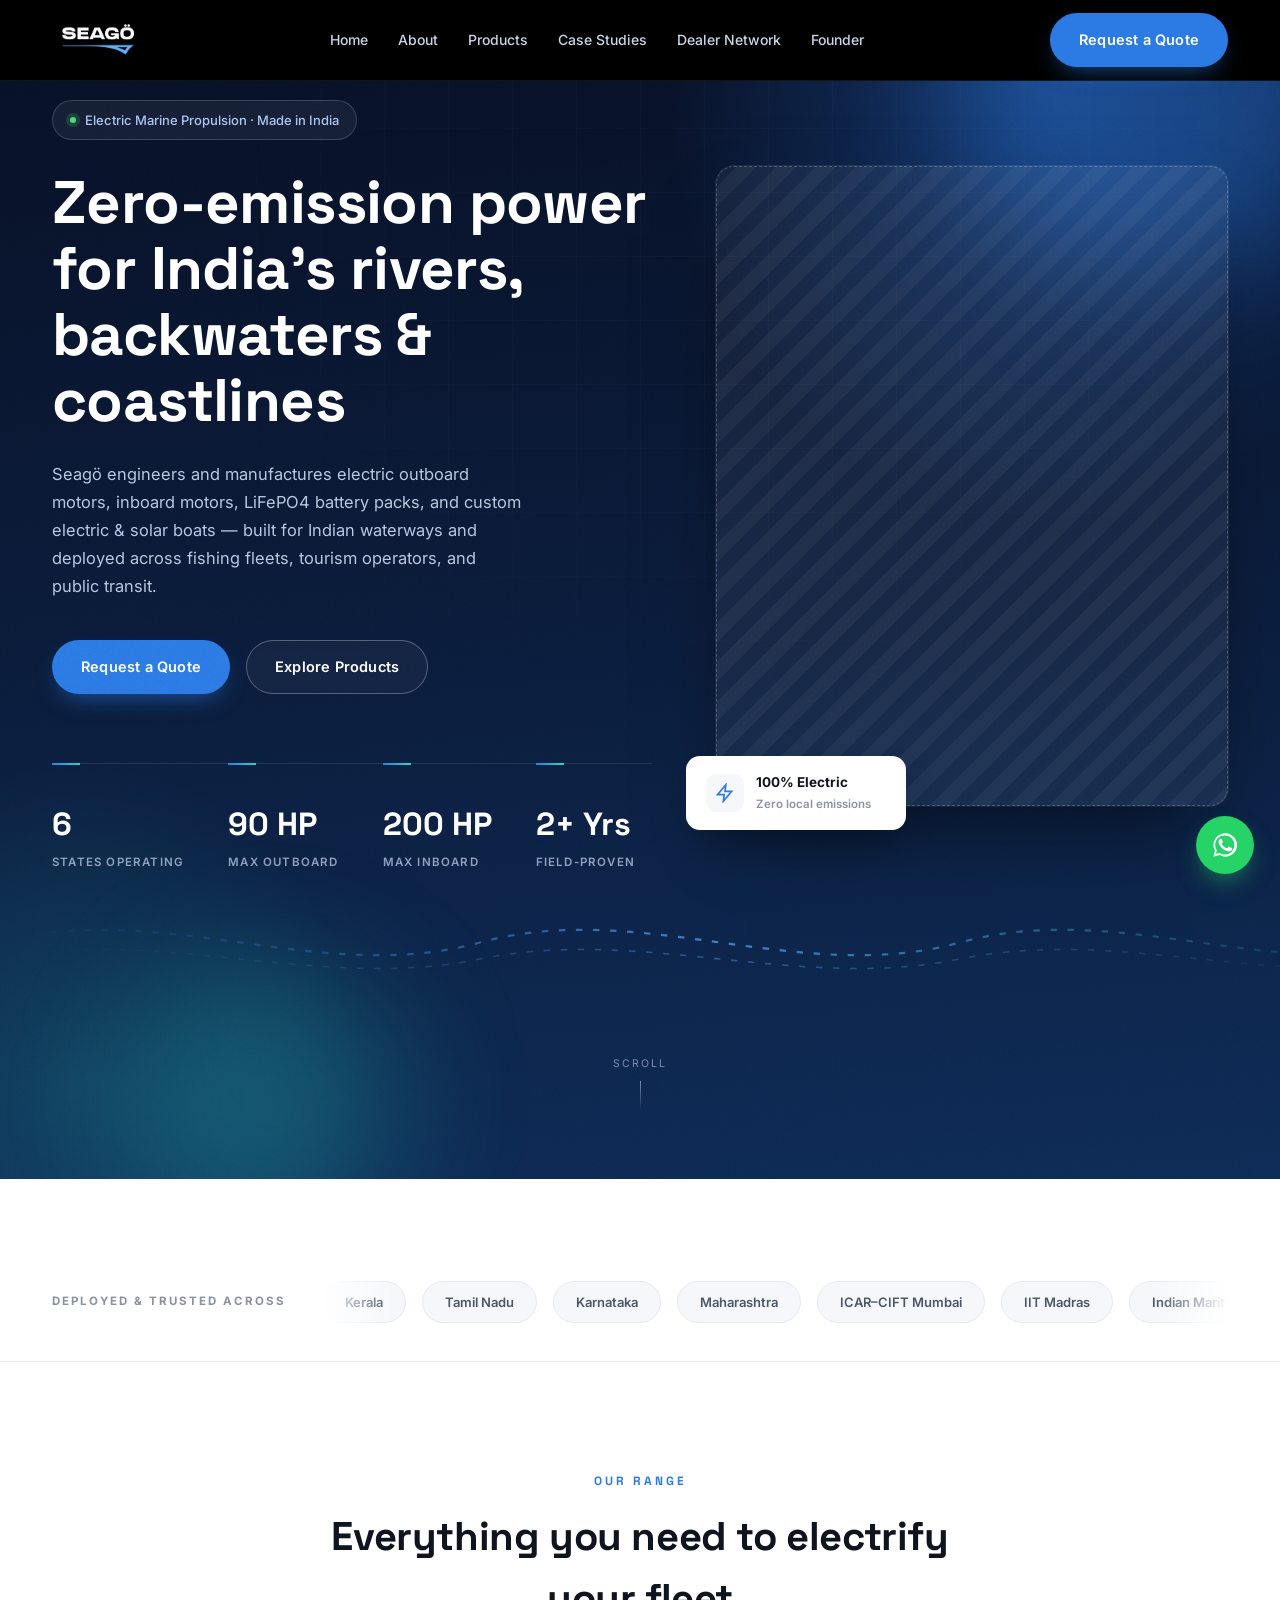
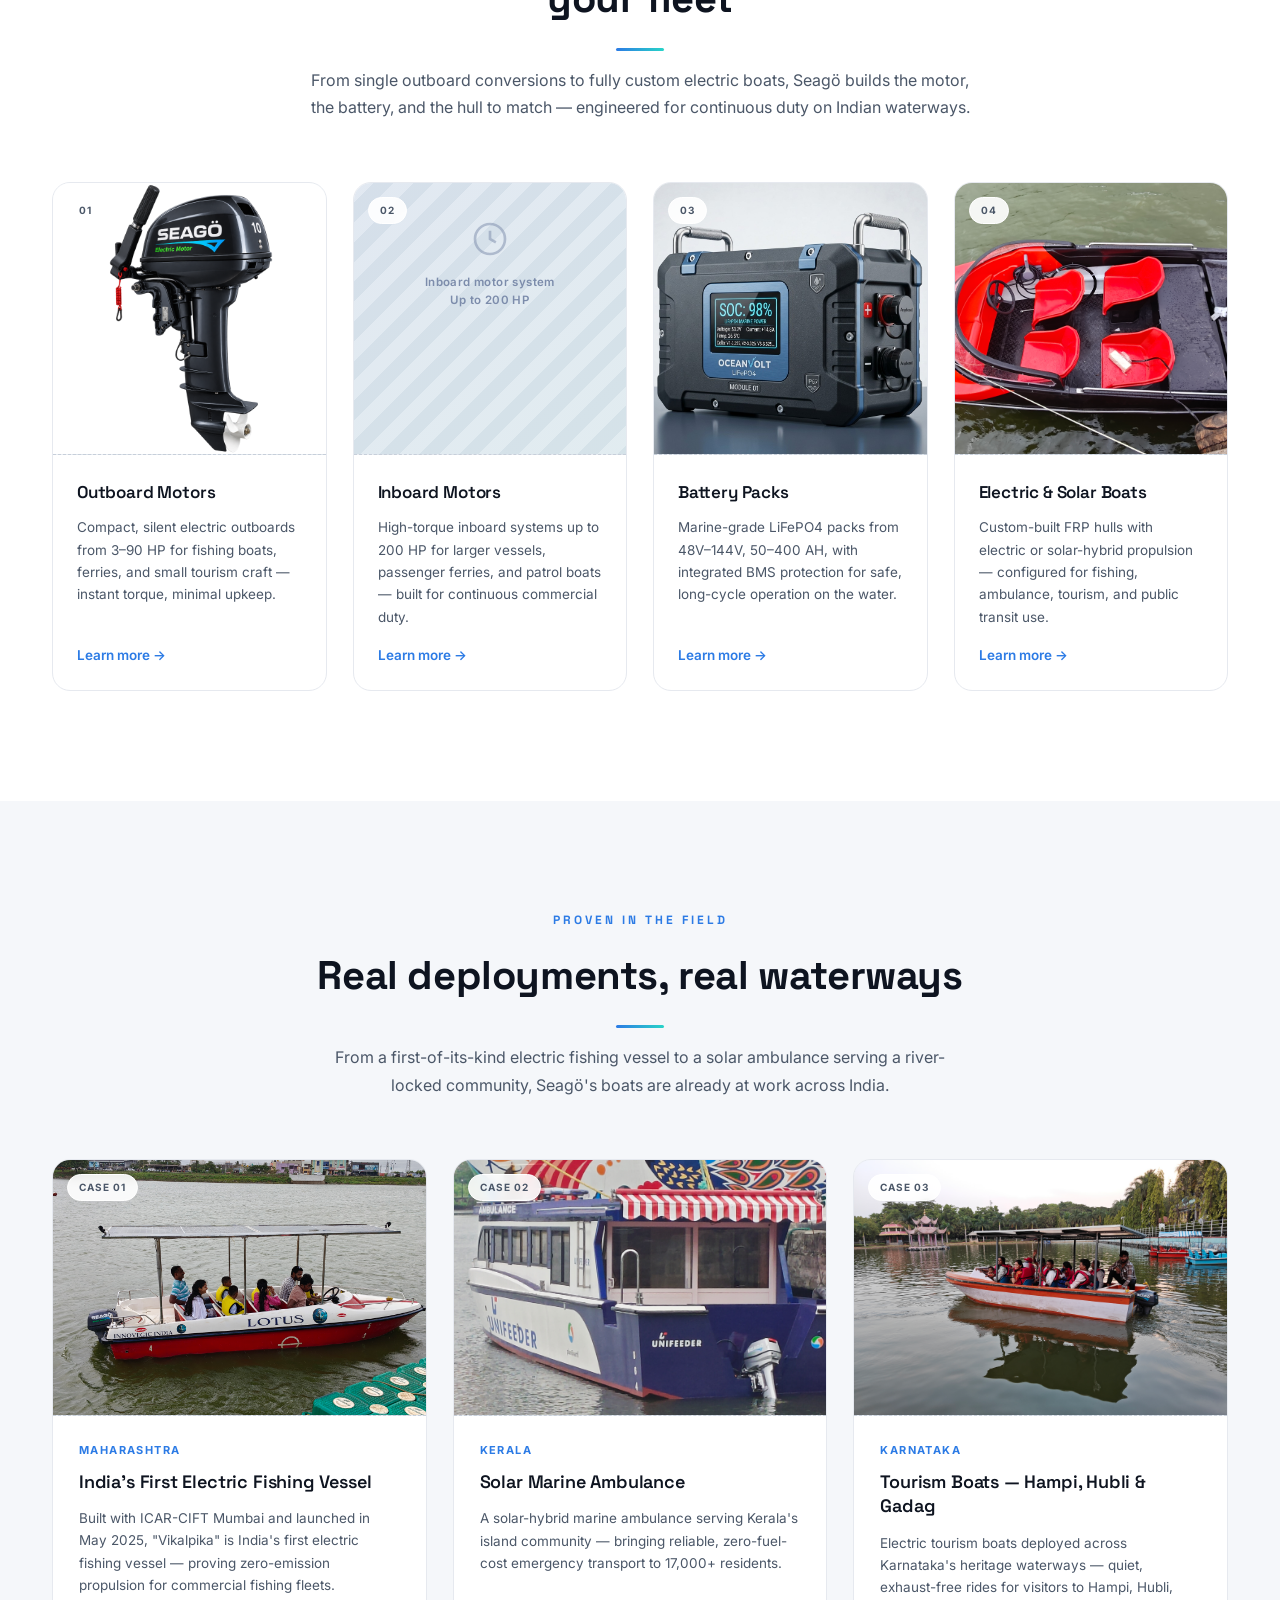
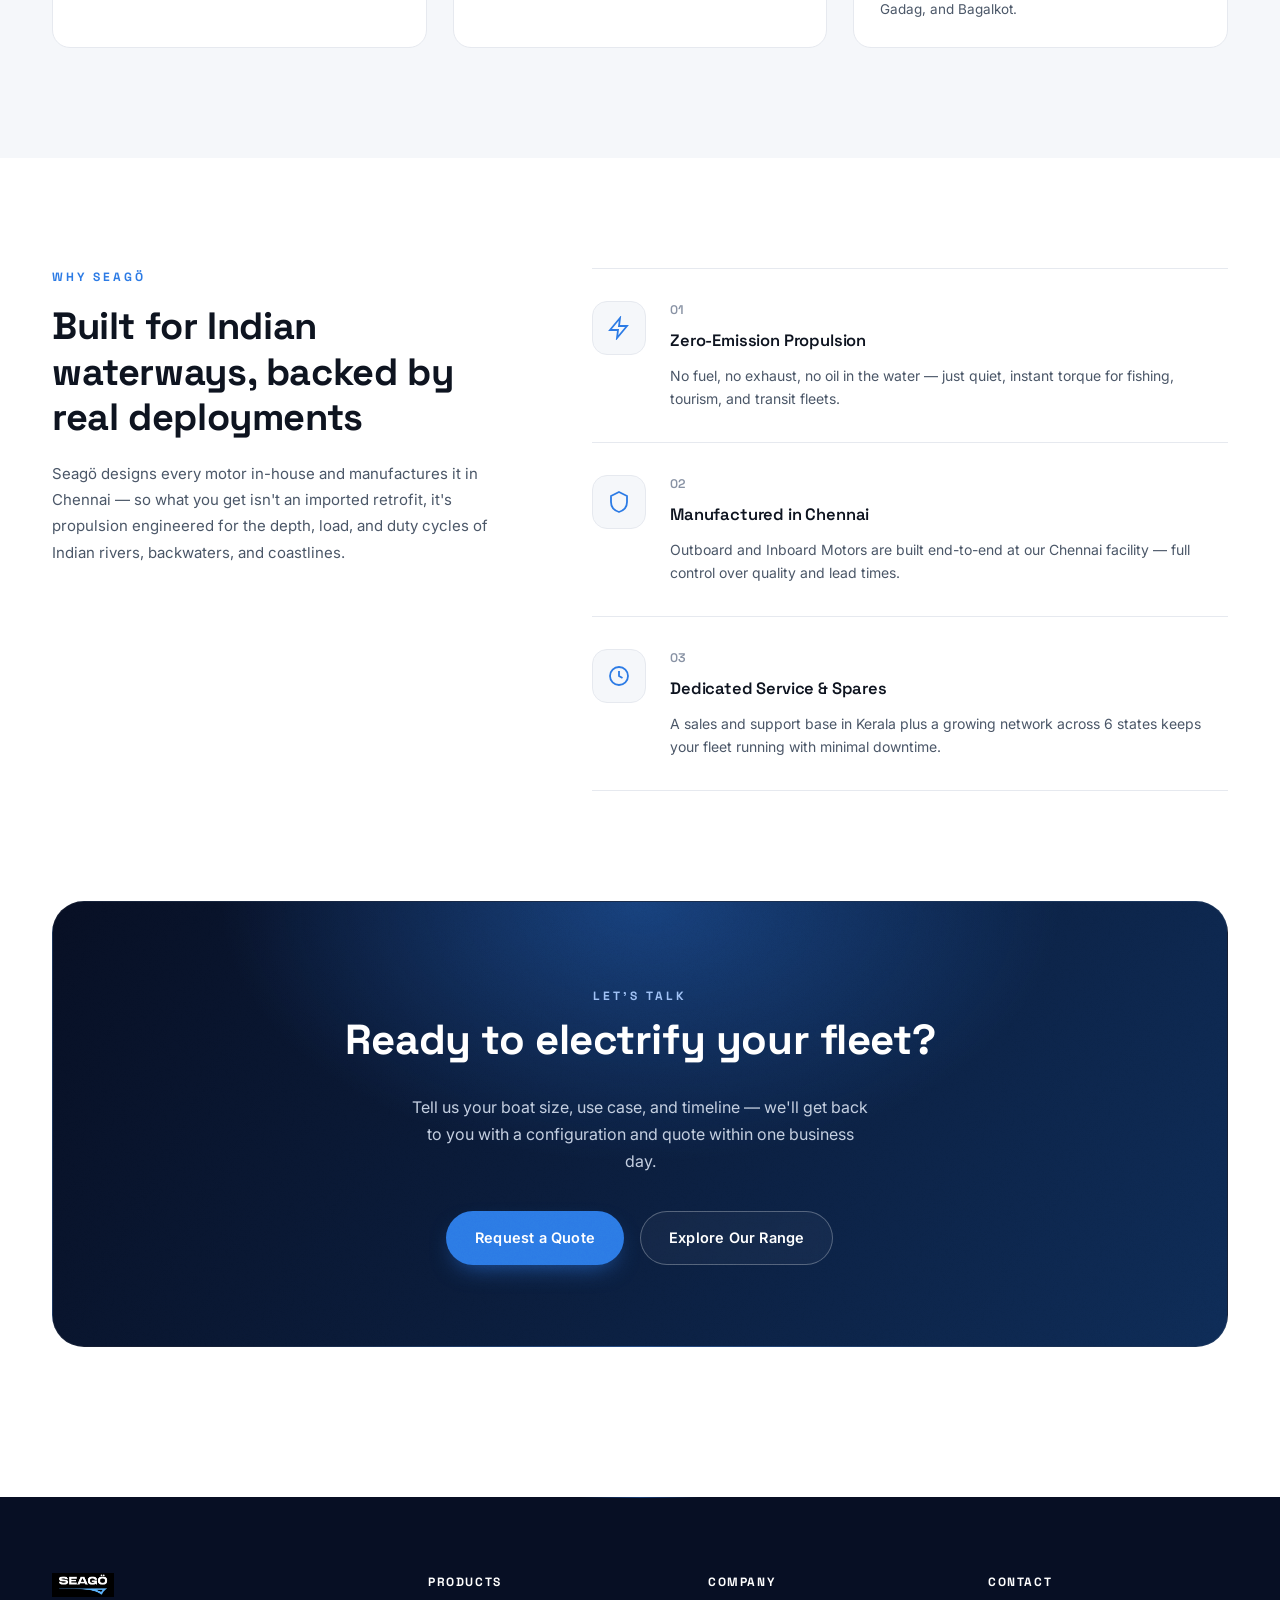
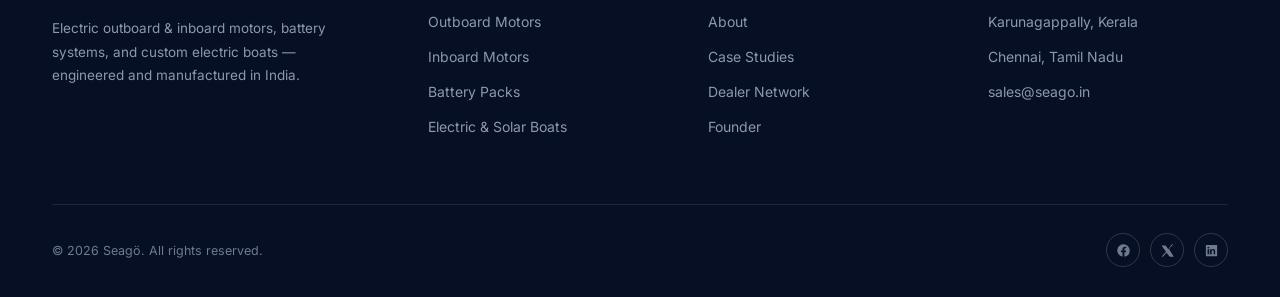
==== commit de996c4d: "Refactor header navigation: remove redundant Contact button and simplify CTA" ====
--- a/index.html
+++ b/index.html
@@ -23,14 +23,13 @@
     <a class="nav-logo" href="#top"><img src="assets/seago-logo.png" alt="Seagö"></a>
     <nav class="nav-links">
       <a href="index.html">Home</a>
+      <a href="about.html">About</a>
       <a href="products.html">Products</a>
       <a href="case-studies.html">Case Studies</a>
-      <a href="about.html">About</a>
       <a href="dealer-network.html">Dealer Network</a>
       <a href="founder.html">Founder</a>
     </nav>
     <div class="nav-cta">
-      <a class="btn btn-ghost magnetic" href="contact.html">Contact</a>
       <a class="btn btn-primary magnetic" href="contact.html">Request a Quote</a>
       <button class="burger" id="burger" aria-label="Menu"><span></span><span></span><span></span></button>
     </div>
@@ -39,12 +38,11 @@
 
 <div class="mobile-menu" id="mobileMenu">
   <a href="index.html">Home</a>
+  <a href="about.html">About</a>
   <a href="products.html">Products</a>
   <a href="case-studies.html">Case Studies</a>
-  <a href="about.html">About</a>
   <a href="dealer-network.html">Dealer Network</a>
   <a href="founder.html">Founder</a>
-  <a href="contact.html">Contact</a>
   <a class="btn btn-primary" href="contact.html">Request a Quote</a>
 </div>
 
@@ -166,7 +164,7 @@
       </div>
       <div class="tilt reveal">
         <div class="card">
-          <div class="ph"><span class="ph__chip">03</span><div class="ph__inner"><svg viewBox="0 0 24 24" fill="none" stroke="currentColor" stroke-width="1.6"><path d="M6 7h12v10H6z"/><path d="M9 4h6v3H9z"/><path d="M10 12h4"/></svg><span>LiFePO4 battery system<br>48V – 144V packs</span></div></div>
+          <div class="ph photo-frame"><img class="battery-image" src="assets/photos/Battery%20Box.png" alt="Seagö LiFePO4 battery pack"><span class="ph__chip">03</span></div>
           <div class="card-body">
             <h3>Battery Packs</h3>
             <p>Marine-grade LiFePO4 packs from 48V–144V, 50–400 AH, with integrated BMS protection for safe, long-cycle operation on the water.</p>
--- a/css/style.css
+++ b/css/style.css
@@ -65,6 +65,7 @@
 .photo-frame{ display:block; border-style:solid; border-width:0; background:#0B1D3D; }
 .photo-frame img, .photo-frame video{ width:100%; height:100%; object-fit:cover; object-position:center; }
 .photo-frame img.outboard-image{ object-fit:contain; background:#fff; }
+.photo-frame img.battery-image{ object-fit:cover; object-position:center; }
 .case-gallery{ position:relative; }
 .case-gallery img{ position:absolute; inset:0; opacity:0; transition:opacity .8s ease; }
 .case-gallery img.is-active{ opacity:1; }
@@ -233,26 +234,29 @@
 
 /* ================= PRODUCT GRID (with 3D tilt) ================= */
 .grid-4{ display:grid; grid-template-columns:repeat(4,1fr); gap:26px; }
+.grid-4 > .tilt{ height:100%; }
 .tilt{ perspective:900px; }
 .card{
+  height:100%; display:flex; flex-direction:column;
   background:#fff; border:1px solid var(--line); border-radius:var(--radius);
   overflow:hidden; transition:transform .4s cubic-bezier(.2,.8,.2,1), box-shadow .4s, border-color .3s;
   transform-style:preserve-3d;
 }
 .card:hover{ box-shadow:0 28px 50px -22px rgba(44,123,229,.18), 0 8px 20px -8px rgba(10,25,50,.1); border-color:rgba(44,123,229,.2); }
 .card .ph{ aspect-ratio:1/1; border-radius:0; border-width:0 0 1px 0; }
-.card-body{ padding:24px; }
+.card-body{ flex:1; display:flex; flex-direction:column; padding:24px; }
 .card-body h3{ font-size:17px; font-weight:600; margin-bottom:11px; }
 .card-body p{ font-size:13.5px; color:var(--slate); line-height:1.65; }
-.card-link{ margin-top:17px; display:inline-flex; align-items:center; gap:6px; font-size:13.5px; font-weight:600; color:var(--blue); transition:gap .25s, color .2s; }
+.card-link{ margin-top:auto; padding-top:17px; display:inline-flex; align-items:center; gap:6px; font-size:13.5px; font-weight:600; color:var(--blue); transition:gap .25s, color .2s; }
 .card-link:hover{ gap:12px; color:#1f68cc; }
 
 /* ================= CASE STUDIES ================= */
 .grid-3{ display:grid; grid-template-columns:repeat(3,1fr); gap:26px; }
-.case-card{ border-radius:var(--radius); overflow:hidden; border:1px solid var(--line); background:#fff; transition:transform .4s cubic-bezier(.2,.8,.2,1), box-shadow .4s, border-color .3s; transform-style:preserve-3d; }
+.grid-3 > .tilt{ height:100%; }
+.case-card{ height:100%; display:flex; flex-direction:column; border-radius:var(--radius); overflow:hidden; border:1px solid var(--line); background:#fff; transition:transform .4s cubic-bezier(.2,.8,.2,1), box-shadow .4s, border-color .3s; transform-style:preserve-3d; }
 .case-card:hover{ box-shadow:0 28px 50px -22px rgba(44,123,229,.16), 0 8px 20px -8px rgba(10,25,50,.08); border-color:rgba(44,123,229,.2); }
 .case-card .ph{ aspect-ratio:16/11; border-radius:0; border-width:0 0 1px 0; }
-.case-body{ padding:26px; }
+.case-body{ flex:1; padding:26px; }
 .case-tag{ font-size:11px; font-weight:700; letter-spacing:1.4px; text-transform:uppercase; color:var(--blue); margin-bottom:11px; display:block;}
 .case-body h3{ font-size:18px; font-weight:600; margin-bottom:13px; line-height:1.35; }
 .case-body p{ font-size:13.5px; color:var(--slate); line-height:1.65; }
